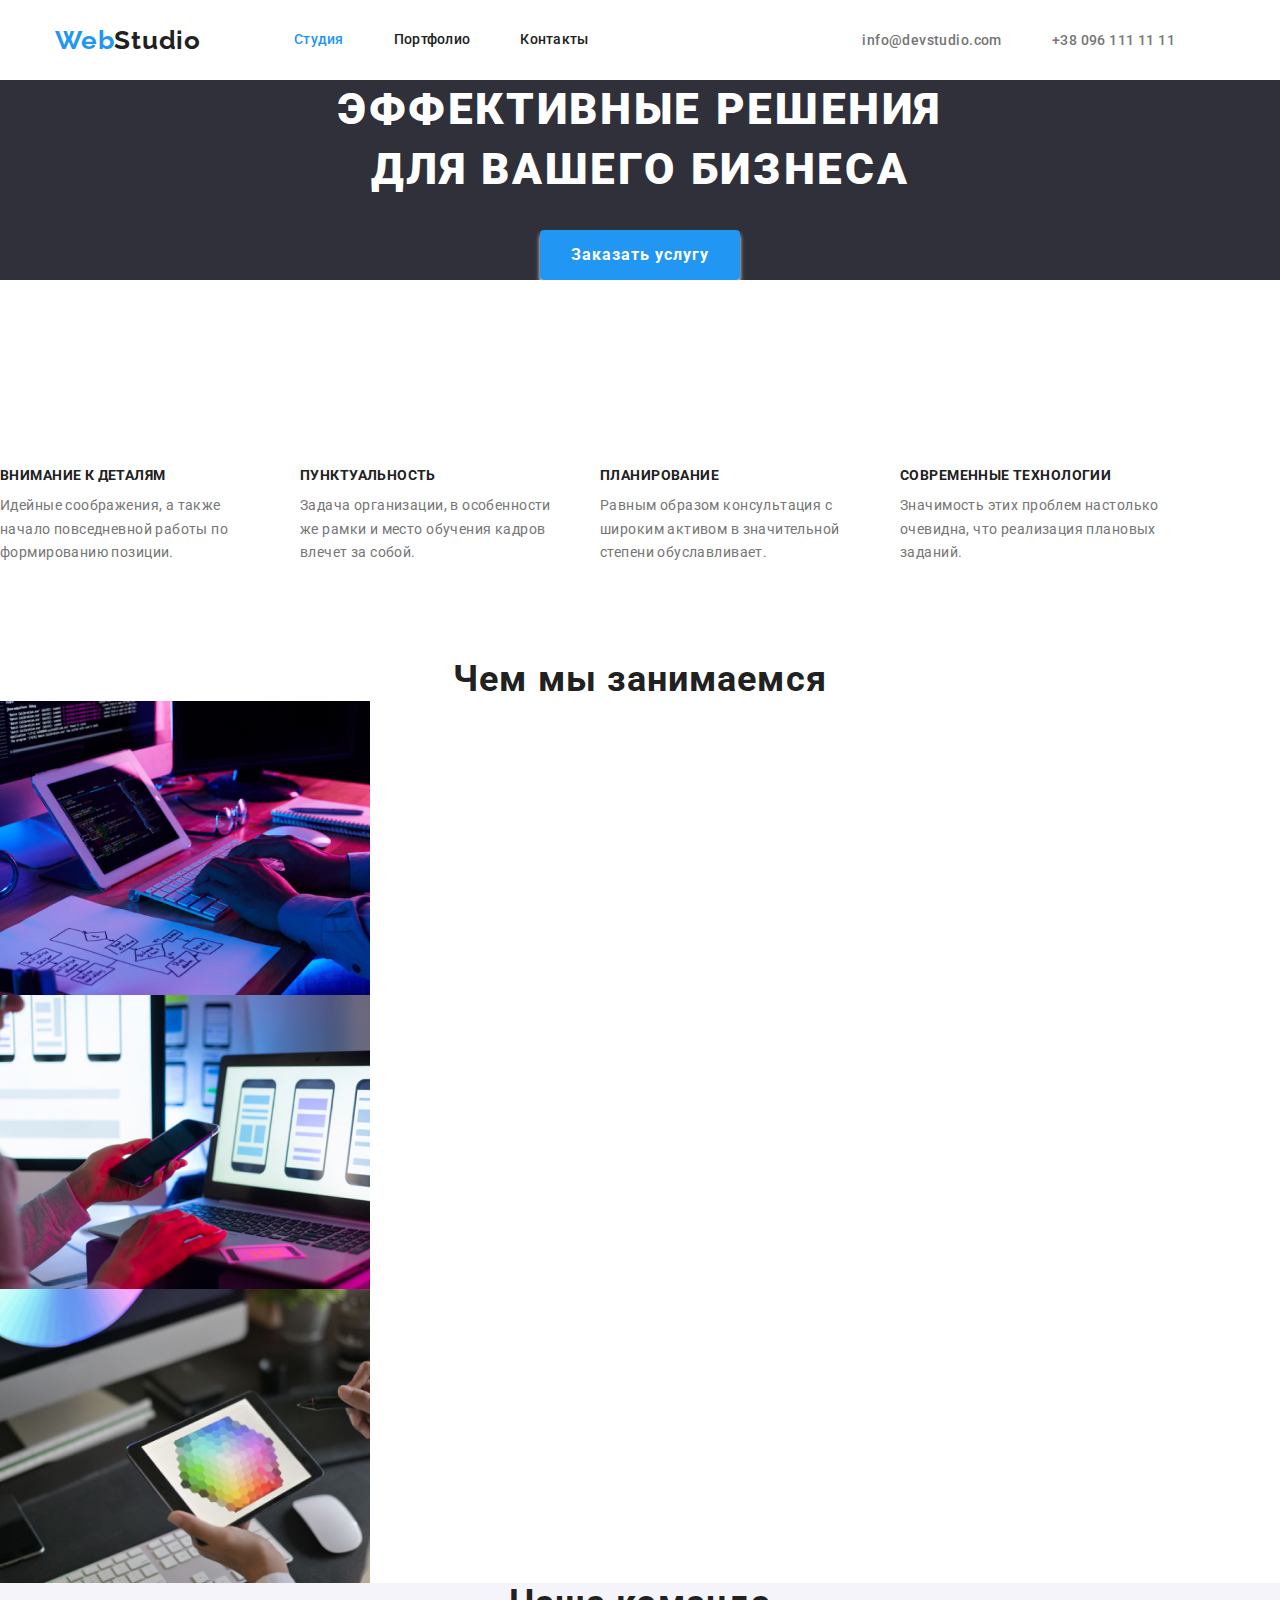
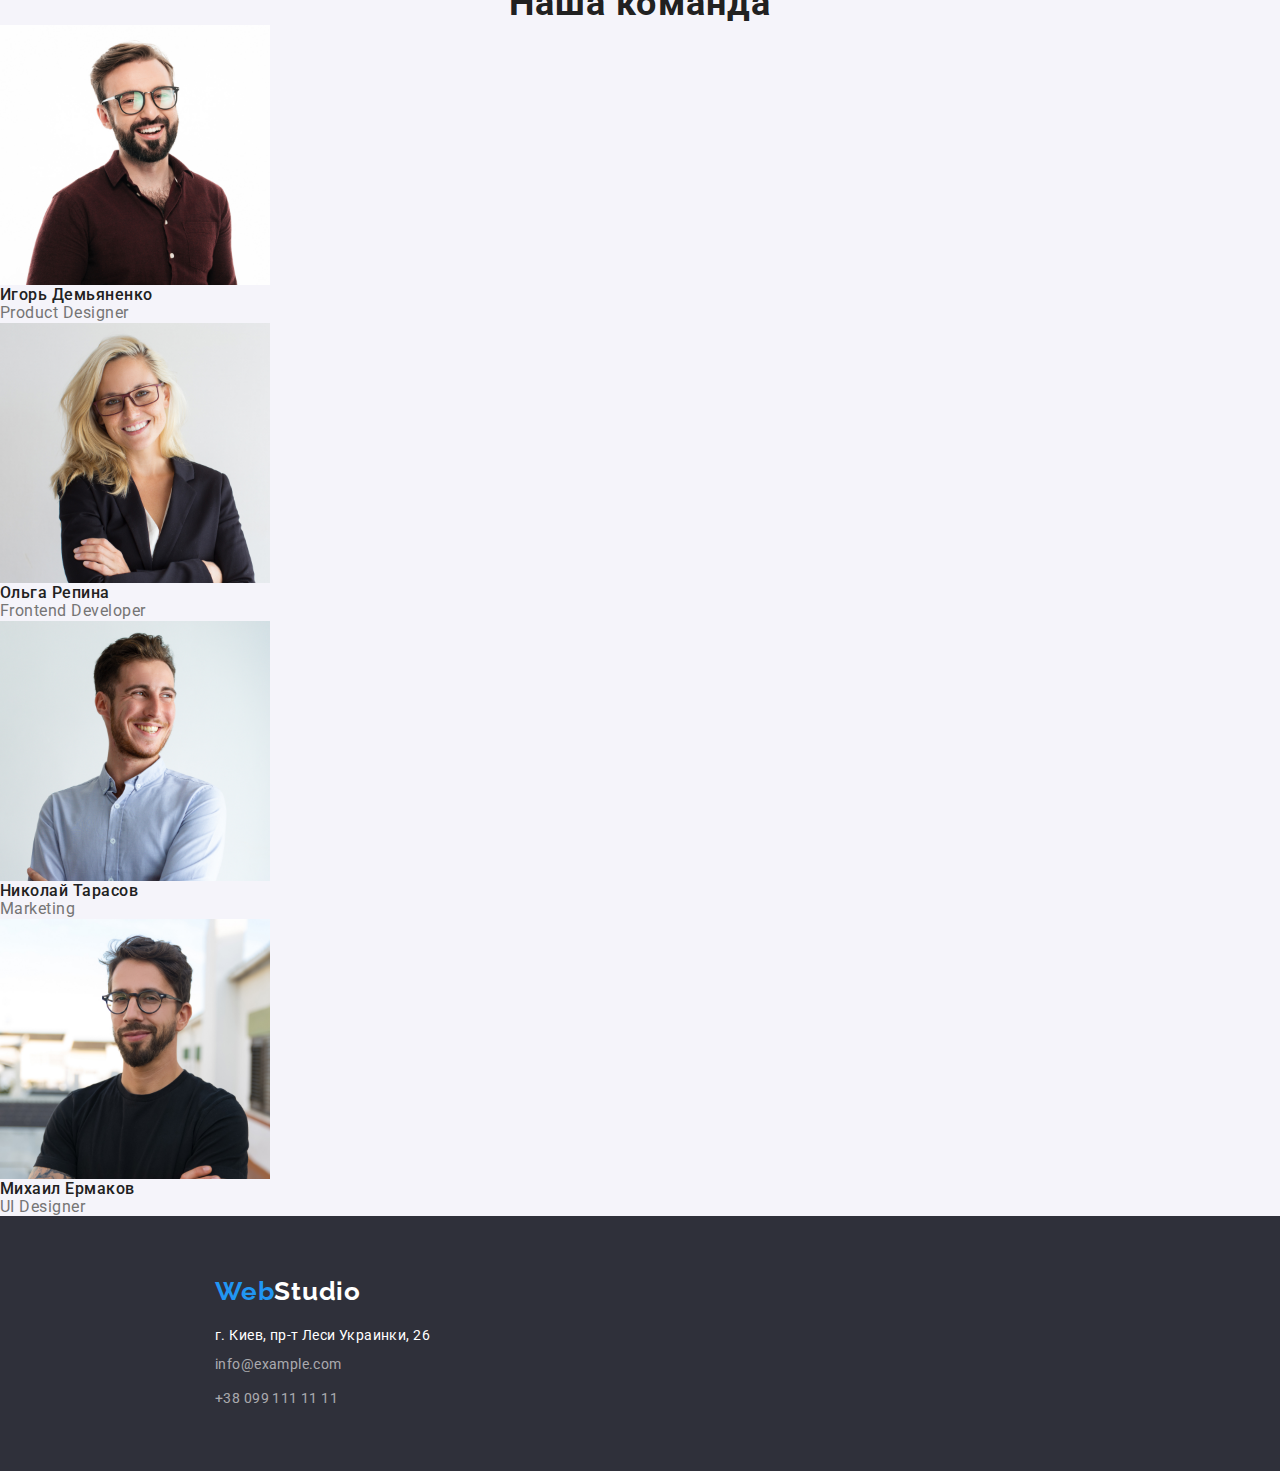
==== index.html @ 51e765ad "d" ====
<!DOCTYPE html>
<html lang="en">
 <head>
     <meta charset="UTF-8">
     <meta http-equiv="X-UA-Compatible" content="IE=edge">
     <meta name="viewport" content="width-device-width, initial-scale=">
     <title>Document</title>
     <link href="https://fonts.googleapis.com/css2?family=Raleway:wght@700&family=Roboto:wght@400;500;700;900&display=swap"
      rel="stylesheet"/>
     <link rel="stylesheet" 
      href="https://cdnjs.cloudflare.com/ajax/libs/modern-normalize/1.1.0/modern-normalize.min.css"/>
     <link rel="stylesheet" href="css/styles.css"/>
 </head>
 <body>
   <header class="page-header">
     <div class="container main-nav">
       <a class="logo" href="">Web<span class="logo-accent">Studio</span></a>
       <nav class="page-header-nav">
         <ul class="site-nav list">
           <li class="item"><a href="./index.html" class="link current">Студия</a></li>
           <li class="item"><a href="./portfolio.html" class="link">Портфолио</a></li>
           <li class="item"><a href="" class="link">Контакты</a></li>
         </ul>
       </nav>
         <ul class="contacts list">
           <li class="contacts-item"><a class="link" href="mailto:info@devstudio.com">info@devstudio.com</a></li>
           <li class="contacts-item"><a class="link" href="tel:+380961111111">+38 096 111 11 11</a></li>
         </ul>
     </div>
   </header>
   <main>
     
    <!--Business section-->
    <section class="hero">
      <div class="container">
      <h1 class="hero-title">ЭФФЕКТИВНЫЕ РЕШЕНИЯ<br/>ДЛЯ ВАШЕГО БИЗНЕСА</h1>
      <button type="button" class="button">Заказать услугу</button>
      </div>
    </section>

    <!--Education section-->
    <section class="section">
      <ul class="feature-list list">
       <li class="item">
          <h3 class="title">ВНИМАНИЕ К ДЕТАЛЯМ</h3>
          <p class="text">
           Идейные соображения, а также начало повседневной работы по формированию позиции.
          </p>
       </li>
       <li class="item" >
          <h3 class="title">ПУНКТУАЛЬНОСТЬ</h3>
          <p class="text">
           Задача организации, в особенности же рамки и место обучения кадров влечет за собой.
          </p>
       </li>
       <li class="item">
          <h3 class="title">ПЛАНИРОВАНИЕ</h3>
          <p class="text">
            Равным образом консультация с широким активом в значительной степени обуславливает.
          </p>
       </li>
       <li class="item">
           <h3 class="title">СОВРЕМЕННЫЕ ТЕХНОЛОГИИ</h3>
           <p class="text">
             Значимость этих проблем настолько очевидна, что реализация плановых заданий.  
           </p>
       </li>
     </ul>
   </section>
          

     <!--Kind of job section-->
       <section class="section">
         <h2 class="section-title-lider">Чем мы занимаемся</h2>
          <ul class="work-list list">
            <li>
              <img src="./images/img(1).jpg" alt="Вид работы" width="370" />
            </li>
            <li>
              <img src="./images/img(2).jpg" alt="Вид работы" width="370" />
            </li>
            <li>
              <img src="./images/img(3).jpg" alt="Вид работы" width="370" />
            </li>
          </ul>
       </section>

       <!--Team section-->
       <section class="section-company">
         <h2 class="section-title-lider">Наша команда</h2>
          <ul class="list">
           <li>
             <img src="./images/img(4).jpg" alt="мужчина" width="270" height="260" />
             <h3 class="team-section-title">Игорь Демьяненко</h3>
             <p class="profession">Product Designer</p>
           </li>

           <li>
             <img src="./images/img(5).jpg" alt="женщина" width="270" height="260"/>
             <h3 class="team-section-title">Ольга Репина</h3>
             <p class="profession">Frontend Developer</p>
           </li>  
           
           <li>
             <img src="./images/img(6).jpg" alt="мужчина" width="270" height="260" />
             <h3 class="team-section-title">Николай Тарасов</h3>
             <p class="profession">Marketing</p>
           </li>
            
           <li>
             <img src="./images/img(7).jpg" alt="мужчина" width="270" height="260" />
             <h3 class="team-section-title">Михаил Ермаков</h3>
             <p class="profession">UI Designer</p>
           </li>
         </ul>
       </section>
   </main> 

   <!--Footer-->
    <footer class="footer list">
     <div class="footer-container container">
        <a class="logo footer-logo" href=""lang="en">Web<span class="logo-accent-color">Studio</span></a>
        <address>
         <ul class="list">
           <li class="footer-adress-item"><a class="adress">г. Киев, пр-т Леси Украинки, 26</a></li>
           <li class="footer-adress-item"><a class="link contacts-link" href="mailto:info@example.com">info@example.com</a></li>
           <li class="footer-adress-item"><a class="link contacts-link" href="tel:+380991111111">+38 099 111 11 11</a></li>
         </ul>
       </address>
     </div>
    
    </footer>
 </body>
</html>
---- css/styles.css ----
:root {
  --primary-text-color: #e5e5e5;
  --title-text-color: #212121;
  --title-color: #ffffff;
  --contacts-color: #757575;
  --accent-color: #2196f3;
  --hero-color: #2f303a;
  --team-color: #f5f4fa;
}
html {
  box-sizing: border-box;
}

*,
*::after,
a::before {
  box-sizing: inherit;
}

h1,
h2,
h3,
p,
ul {
  margin: 0;
  padding: 0;
}

img {
  display: block;
}

body {
  font-family: 'Roboto', sans-serif;
  background-color: var(--title-color);
  letter-spacing: 0.03em;
  font-size: 14px;
}
/* Утилиты */

.list {
  padding: 0;
  margin: 0;
  list-style: none;
}

.page-header {
  display: flex;
  color: var(--title-color);
}
.page-header .link:hover,
.page-header .link:focus {
  color: var(--accent-color);
}

.container {
  width: 1200px;
  padding-left: 15px;
  padding-right: 15px;
  margin: 0 auto;

}
/* Main nav */

.main-nav {
  display: flex;
  align-items: center;
}
/* Logo */

.logo {
  display: flex;
  margin-right: 93px;
  align-items: center;
  color: var(--accent-color);
  font-family: Raleway;
  font-style: normal;
  font-weight: 700;
  font-size: 26px;
  line-height: 1.19;
  letter-spacing: 0.03em;
  text-decoration: none;
}

.logo-accent {
  color: var(--title-text-color);
}

/* Site nav */

.site-nav {
  display: flex;
  margin-left: auto;
}

.site-nav .item {
  /* outline: 1px solid red;
  */
}

.site-nav .item + .item {
  margin-left: 50px;
}

/* .site-nav .item:not(:last-child) {
  margin-right: 50px;
} */

.site-nav .link {
  display: block;
  padding-top: 32px;
  padding-bottom: 32px;

  color: var(--title-text-color);
  font-family: Roboto;
  font-style: normal;
  font-size: 14px;
  font-weight: 500;
  line-height: 1.14;
  letter-spacing: 0.02em;
  text-align: left;
  text-decoration: none;
}

.site-nav .link:active {
  color: var(--accent-color);
}

.site-nav .link.current {
  color: var(--accent-color);
}

.contacts {
  display: flex;
  margin-left: auto;
  
}
.contacts-item:not(last child) {
  margin-right: 50px;
}

.contacts .link {
  padding-top: 32px;
  padding-bottom: 32px;
  color: var(--contacts-color);
  text-decoration: none;
  font-weight: 500;
}

.contacts .link:hover,
.contacts .link:focus {
  color: var(--accent-color);
}

/* Hero section */
.hero {
  background-color: var(--hero-color);
  margin: 0 auto;
  text-align: center;
}

.hero-title {
  margin-left: auto;
  margin-right: auto;
  margin-bottom: 30px;
  color: var(--title-color);
  font-style: 400;
  font-size: 44px;
  font-weight: 900;
  line-height: 1.36;
  letter-spacing: 0.06em;
  text-transform: uppercase;
  text-align: center;
  width: 696px;
}
.button {
  color: var(--title-color);
  background-color: var(--accent-color);
  font-family: Roboto;
  font-style: 400;
  font-size: 16px;
  font-weight: 700;
  line-height: 1.87;
  letter-spacing: 0.06em;
  text-align: center;
  border-radius: 4px;
  box-shadow: 0px 4px 4px 0px;
  width: 200px;
  height: 50px;
  border: none;
  cursor: pointer;
}

.button:hover,
.button:focus {
  background-color: #188ce8;
}
.button-container {
  align-items: center;
  width: 1170px;
  display: flex;
}
/* Features */

.section {
 text-align: center;
 padding-top: 94px;
}

.feature-list {
  display: flex;
  align-items: center;
  flex-wrap: wrap;
}

.feature-list .title {
  padding-top: 94px;
  margin-bottom: 10px;
  width: 270px;
  color: var(--title-text-color);
  font-size: 14px;
  font-weight: 700;
  line-height: 1.14;
  letter-spacing: 0.03em;
  text-align: left;
}
.feature-list .text {
  color: var(--contacts-color);
  font-size: 14px;
  font-weight: 400;
  line-height: 1.71;
  letter-spacing: 0.03em;
  text-align: left;
}
.feature-list .item {
   display: flex;
   margin-right: 30px;
   margin-top: ;
   flex-wrap: wrap;
   width: 270px;

}
.feature-list  .item:nth-child(4n) {
  margin-right: 0;
  }

/* Job section */

.section-title {
  color: var(--title-text-color);
  font-size: 36px;
  font-weight: 700;
  line-height: 1.16;
  letter-spacing: 0.03em;
  text-align: center;
}

/* Examples */

.work-list .title {
  color: var(--title-text-color);
}

/* Team section */

.section-company {
  background: #f5f4fa;
}

.section-title-lider {
  color: var(--title-text-color);
  font-size: 36px;
  font-weight: 700;
  line-height: 1.16;
  letter-spacing: 0.03em;
  text-align: center;
}

.team-section-title {
  color: var(--title-text-color);
  font-size: 16px;
  font-weight: 500;
  line-height: 19px;
  letter-spacing: 0.03em;
}

.profession {
  color: var(--contacts-color);
  font-size: 16px;
  line-height: 1.18;
  letter-spacing: 0.03em;
}
.contacts-link {
  color: var(--contacts-color);
}

/* Footer section */

.footer {
  background-color: var(--hero-color);
  width: 1600px;
  left: 0px;
  top: 2097px;
  border-radius: 0px;
  padding: 60px 0;
}
.contacts-link {
  color: #ffffff99;
  font-size: 14px;
  line-height: 1.71;
  letter-spacing: 0.03em;
  text-decoration: 0;
  display: block;
}
.footer-contacts-link.link :hover,
.footer-contacts-link.link :focus {
  color: var(--accent-color);
}
.logo-accent-color {
  color: var(--title-color);
}
.list {
  list-style: none;
}
.footer-logo {
  margin-bottom: 20px;
}

.footer address {
  color: var(--title-color);
  font-style: normal;
}
.footer-adress-item:not(:last-child) {
  margin-bottom: 10px;
}

/* portfolio */

.portfolio-btns {
  background: var(--team-color);
  font-size: 16px;
  font-weight: 500;
  line-height: 1.6;
  letter-spacing: 0.03em;
  border: none;
  border-radius: 4px;
  text-align: center;
  padding: 6px 22px;
  font-family: inherit;
}
.portfolio-btns:hover,
.portfolio-btns:focus {
  background-color: var(--accent-color);
  color: var(--title-color);
}
.portf-nav {
  display: flex;
  justify-content: center;
  margin-bottom: 50px;
}

.portf-nav-btn:not(:last-child) {
  margin-right: 8px;
}

.portfolio-section-title {
  font-size: 18px;
  font-weight: 700;
  line-height: 2;
  letter-spacing: 0.06em;
  text-align: left;
}
.test-container {


}

.text-container {
  width: 1230px;
  padding-left: 15px;
  padding-right: 15px;
  margin-left: auto;
  margin-right: auto;
}
.flex-container {
  margin: -15px;
  display: flex;
  flex-wrap: wrap;

}

.flex-element {
/* width: calc((100% - 60px) / 3); */
  width: 370px;
  margin: 15px;
  padding: 20px 24px;
  border-bottom: 1px solid #ffffff;
  border-left: 1px solid #ffffff;
  border-right: 1px solid #ffffff;
}
.flex-element:nth-child(3n) {
  margin-right: 0;
  }

/* calc((100%-кол-во маржинов в строке в рх) * значение маржина) / кол-во элементов в строке */
/* .flex-element:nth-last-child(-n + 3) {
  margin-bottom: 0;
} */
/* .flex-element:not(:nth-last-child(-n + 3)) {
  margin-bottom: 30px;
} */

.link {
  text-decoration: none;
}
.portfolio-text {
  color: var(--contacts-color);
  font-size: 16px;
  line-height: 1.87;
  letter-spacing: 0.03em;
  text-align: left;
}
.section-title {
  color: var(--title-text-color);
  font-size: 18px;
  line-height: 2;
  letter-spacing: 0.06em;
  text-align: left;
}
.contacts-link:hover,
.contacts-link:focus {
  color: var(--accent-color);
}

/* цвет основноого текста: #212121; */

/*вторичный цвет текста: #757575;*/

/*белый цвет: #FFFFFF;*/

/*белый прозрачный background: #FFFFFF99;rgba(0, 0, 0, 0,6)*/

/*акцент синий: #2196F3;*/
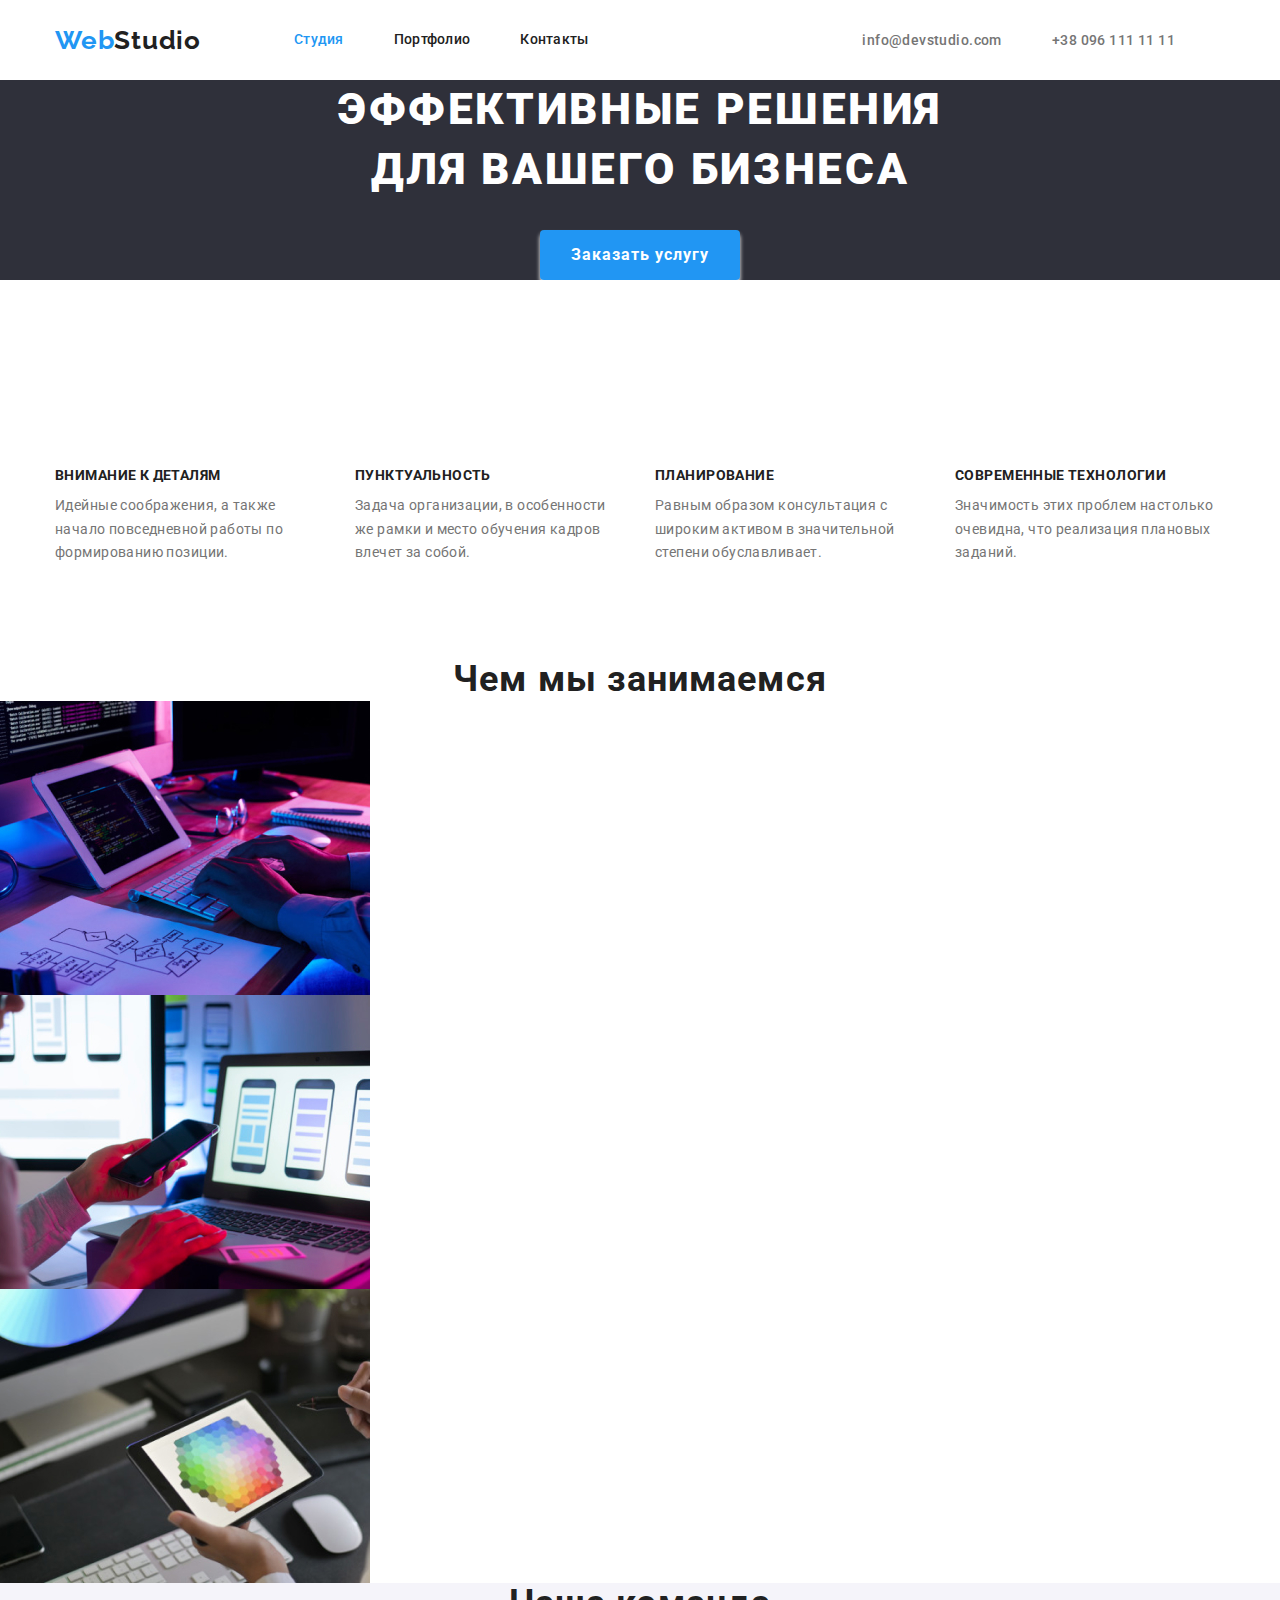
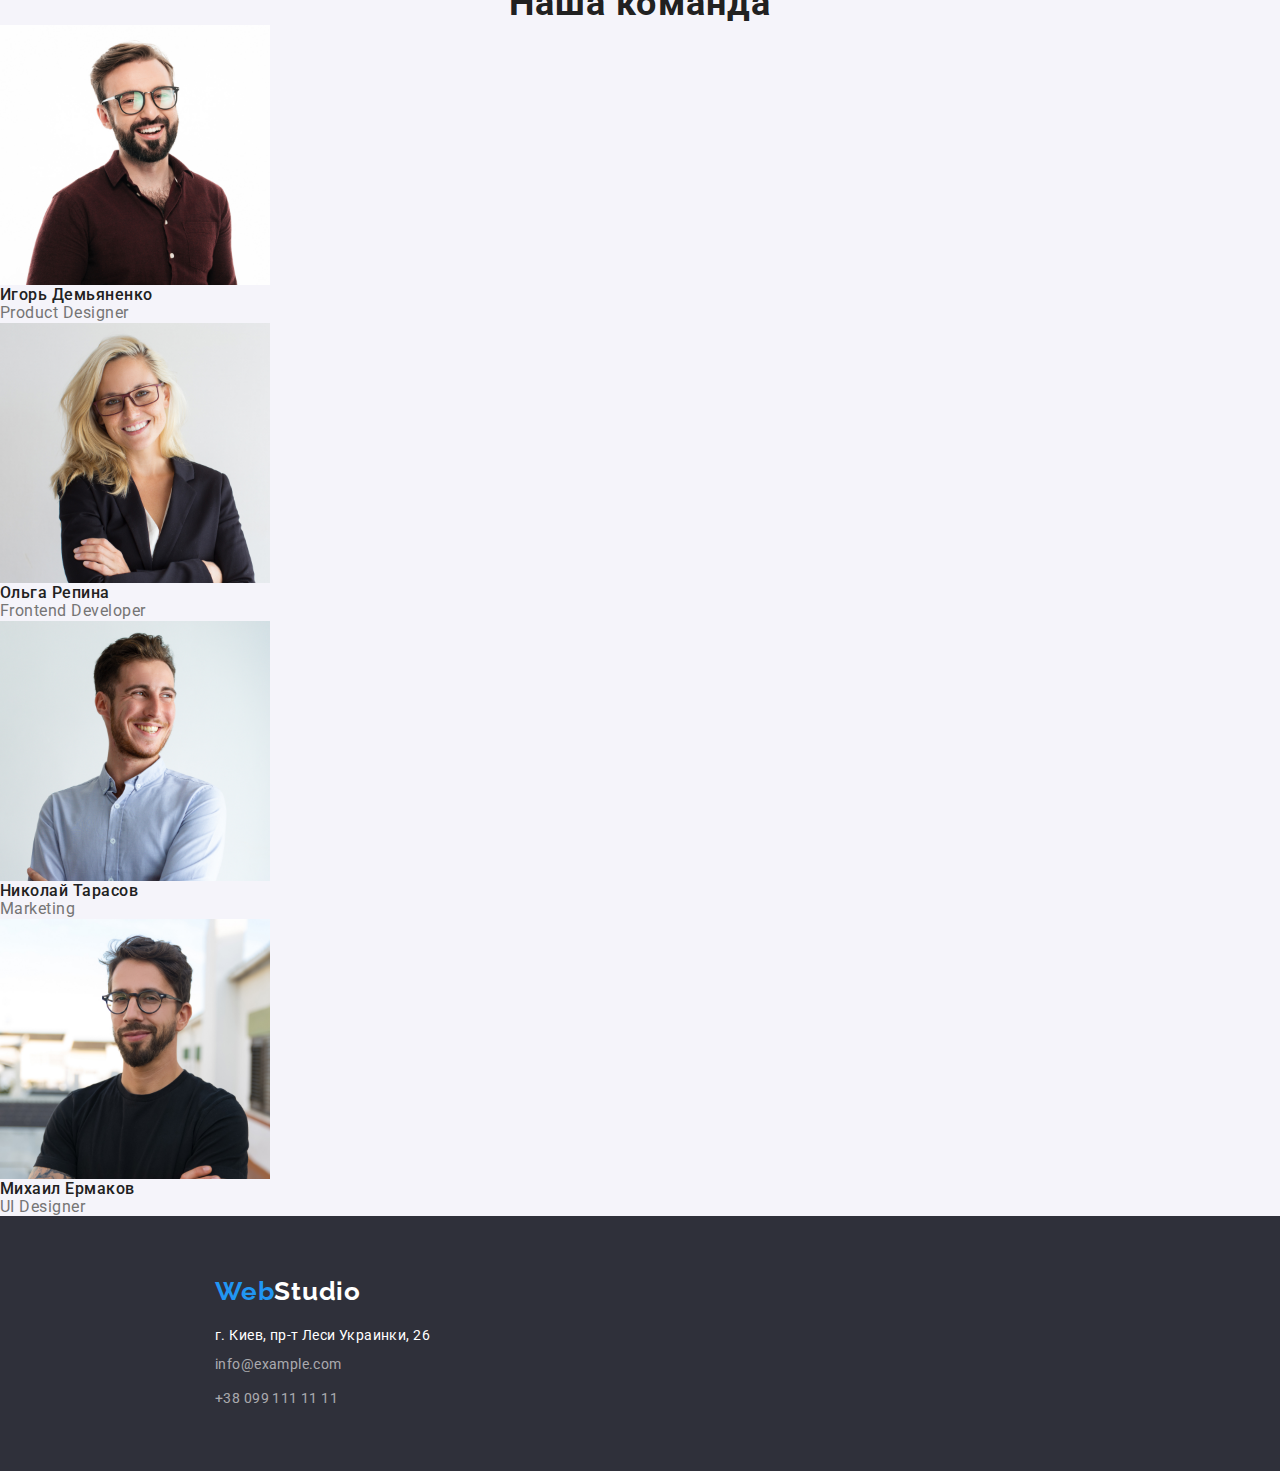
==== commit 13c6e390: "d" ====
--- a/index.html
+++ b/index.html
@@ -40,6 +40,7 @@
 
     <!--Education section-->
     <section class="section">
+      <div class="container">
       <ul class="feature-list list">
        <li class="item">
           <h3 class="title">ВНИМАНИЕ К ДЕТАЛЯМ</h3>
@@ -66,6 +67,7 @@
            </p>
        </li>
      </ul>
+     </div>
    </section>
           
 
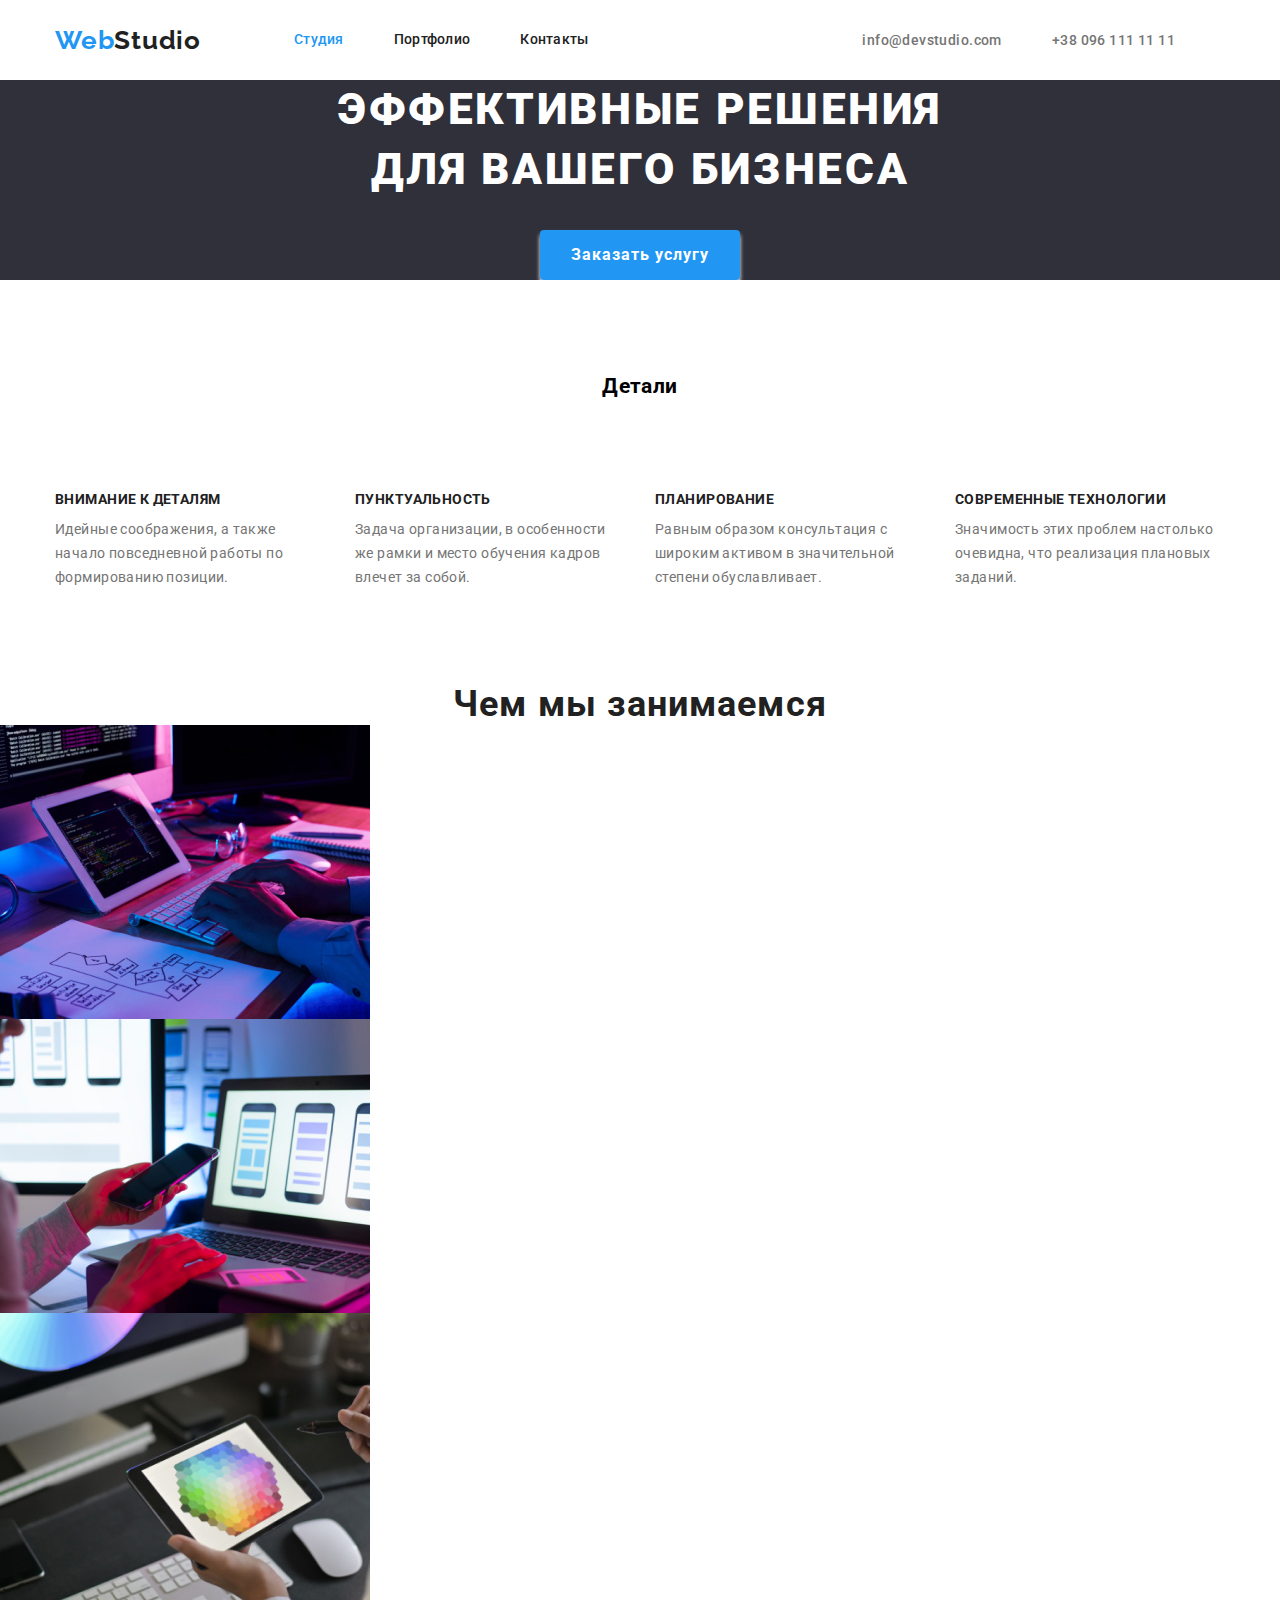
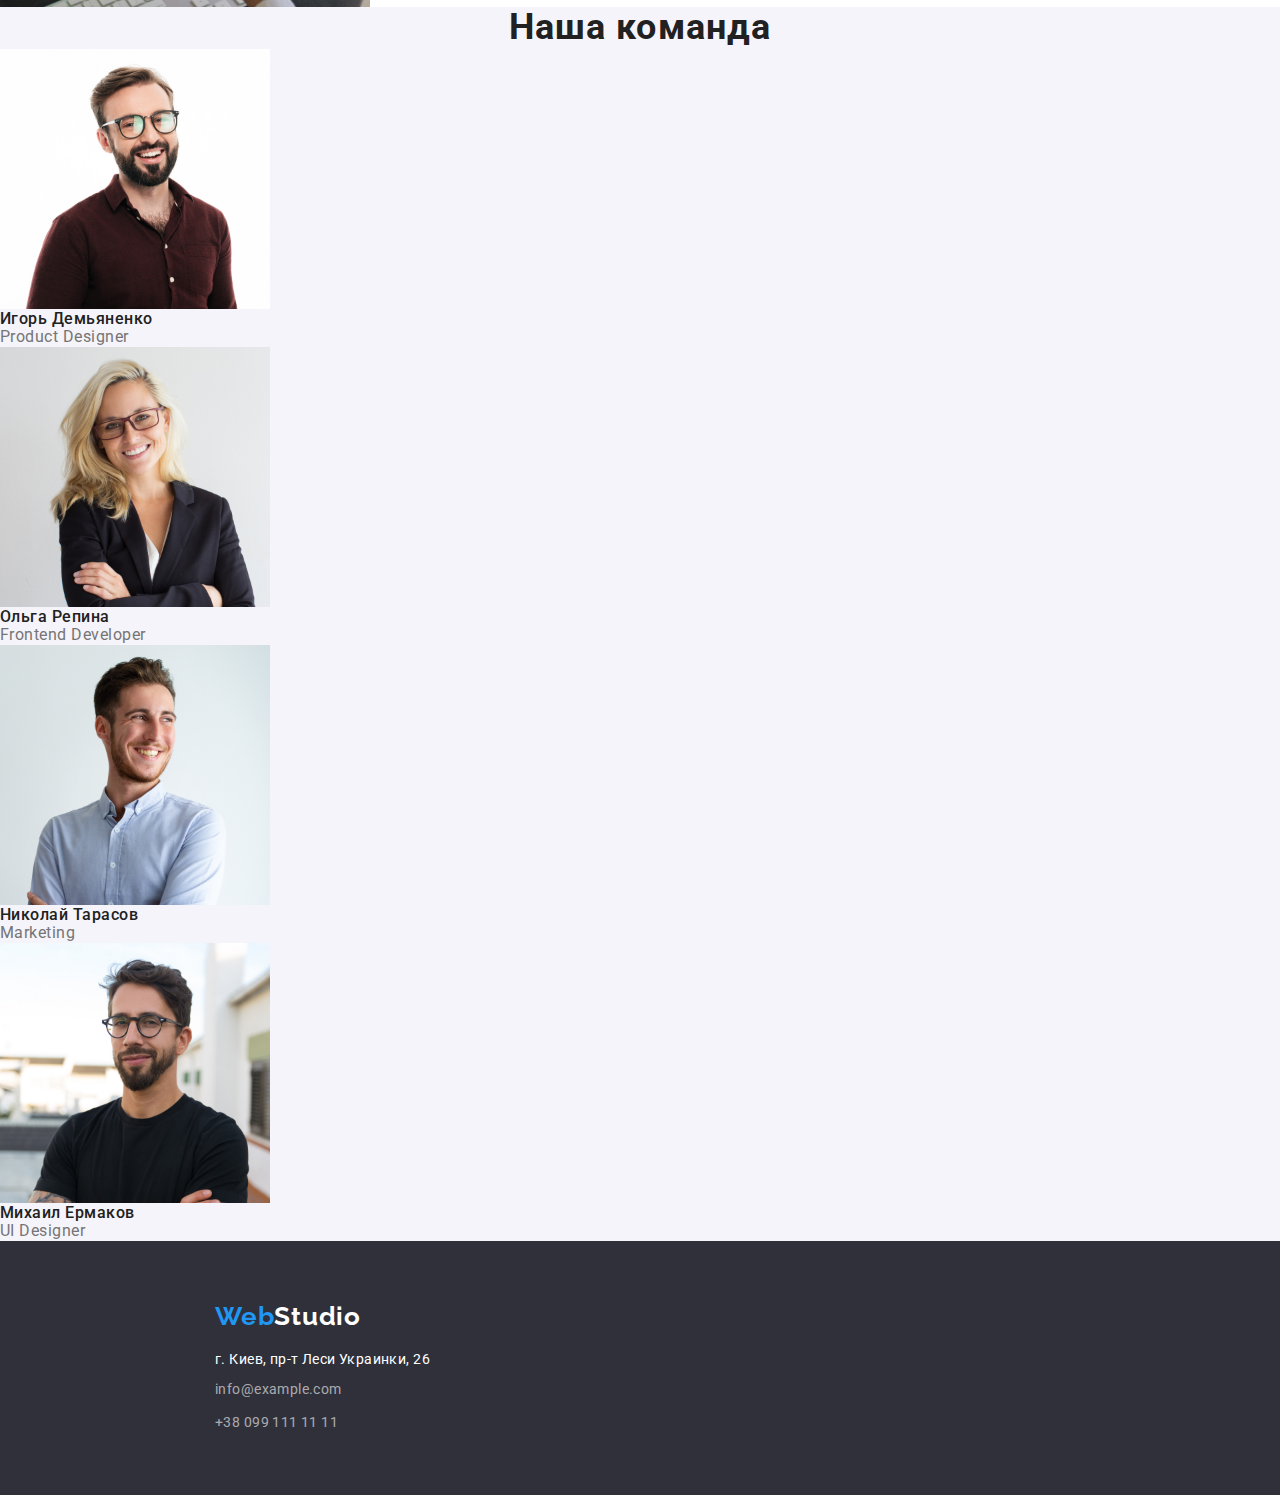
==== commit d05cdc3a: "в" ====
--- a/index.html
+++ b/index.html
@@ -41,7 +41,8 @@
     <!--Education section-->
     <section class="section">
       <div class="container">
-      <ul class="feature-list list">
+       <h2 class="hidden">Детали</h2>
+       <ul class="feature-list list">
        <li class="item">
           <h3 class="title">ВНИМАНИЕ К ДЕТАЛЯМ</h3>
           <p class="text">
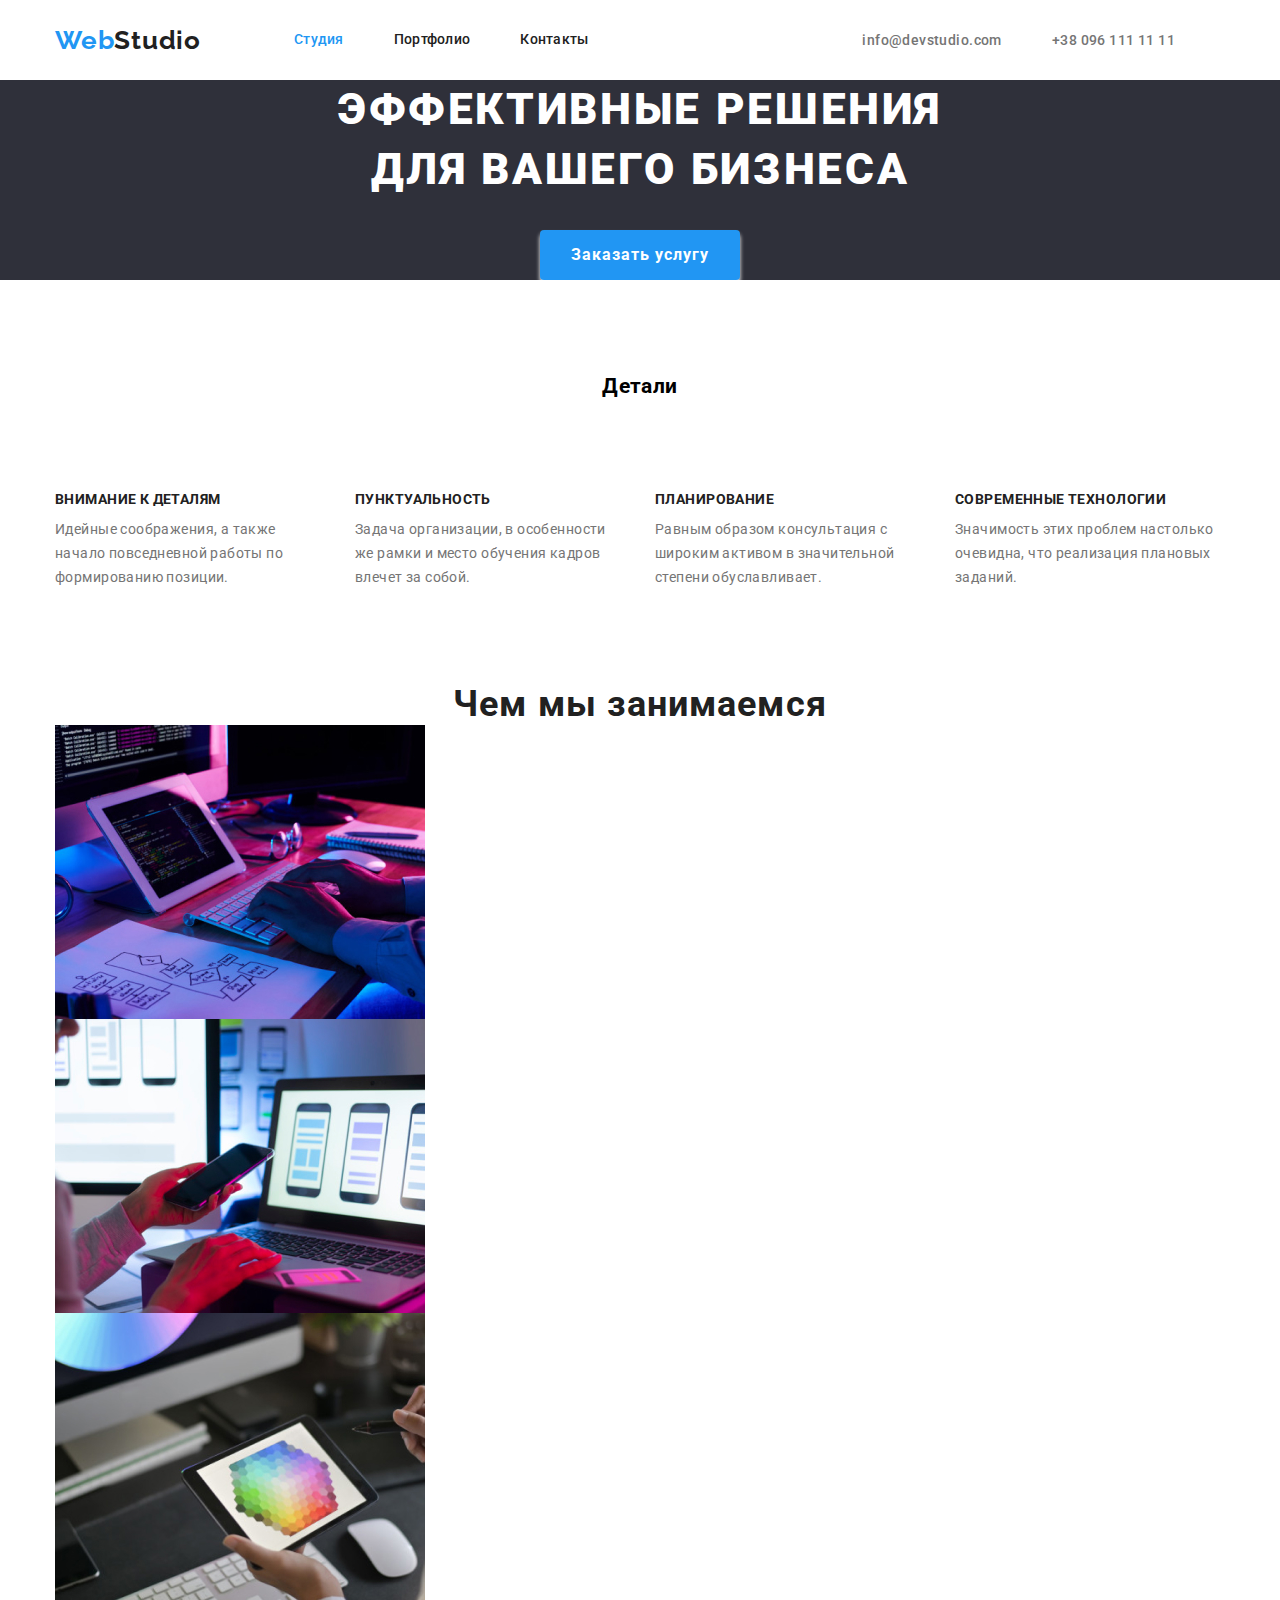
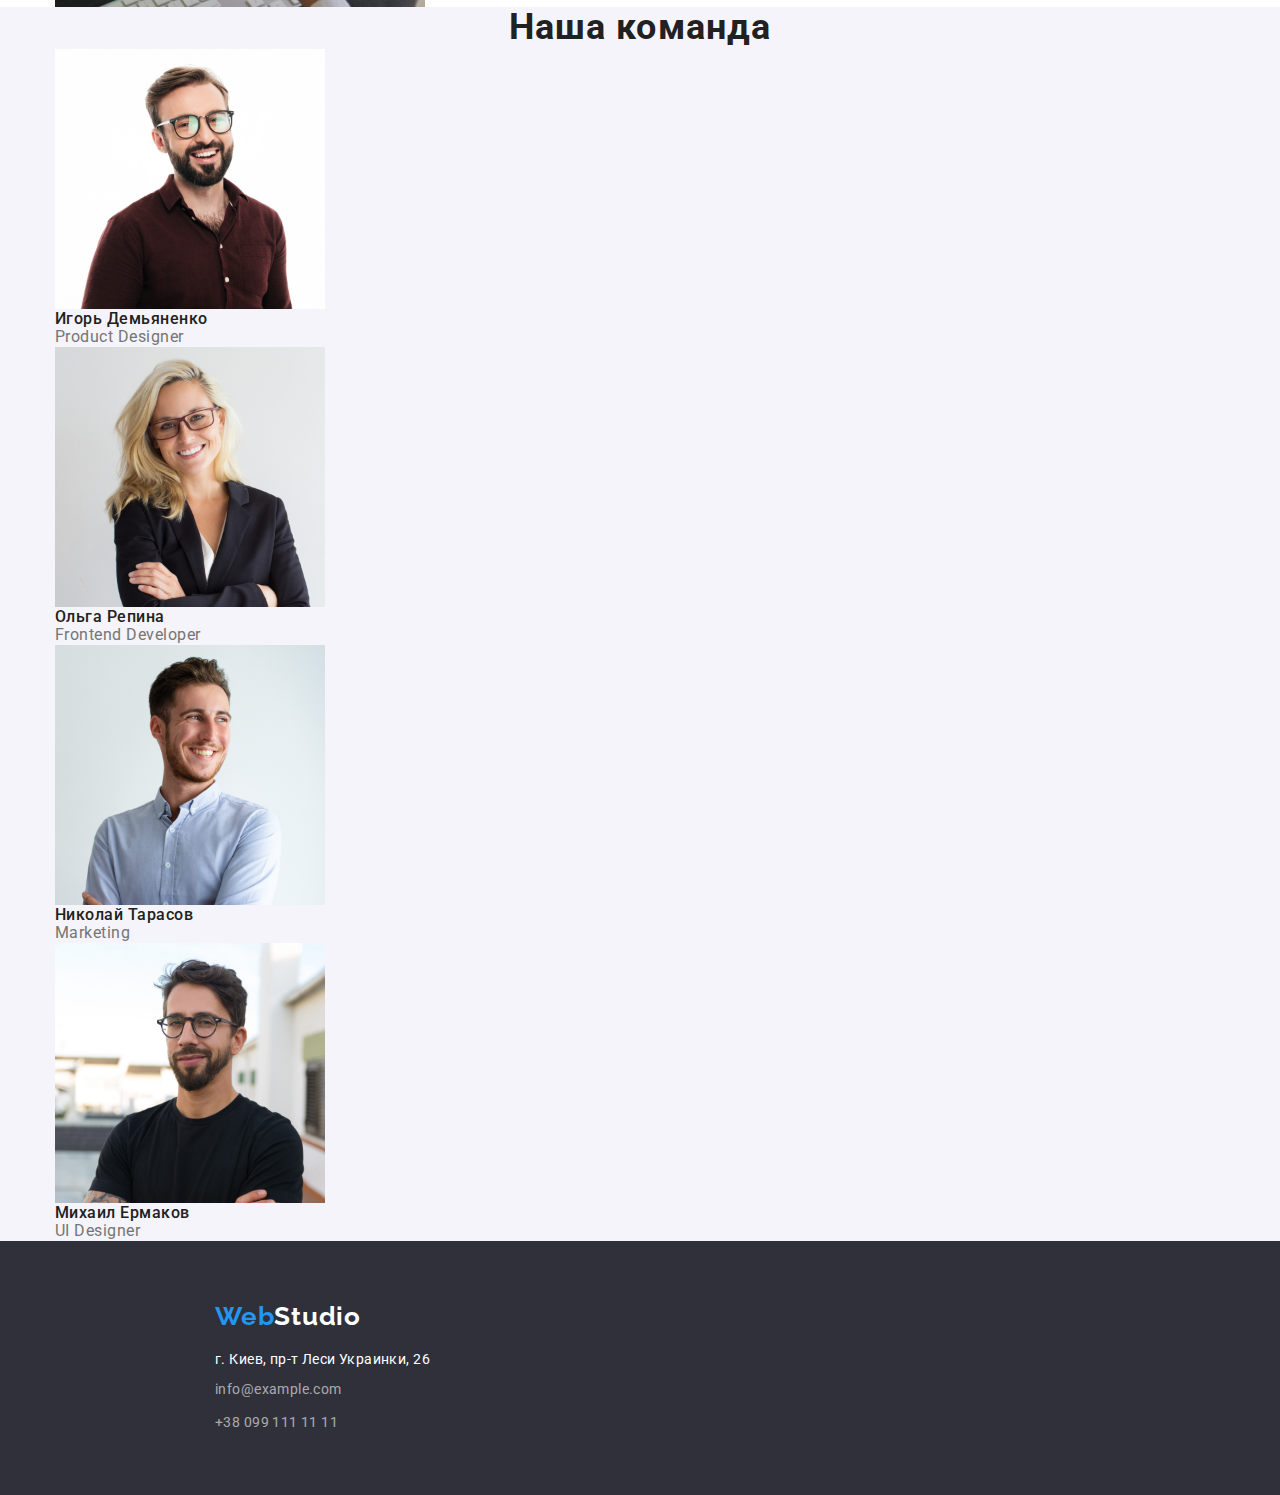
==== commit 76aaecba: "d" ====
--- a/index.html
+++ b/index.html
@@ -74,6 +74,7 @@
 
      <!--Kind of job section-->
        <section class="section">
+         <div class="container">
          <h2 class="section-title-lider">Чем мы занимаемся</h2>
           <ul class="work-list list">
             <li>
@@ -86,10 +87,12 @@
               <img src="./images/img(3).jpg" alt="Вид работы" width="370" />
             </li>
           </ul>
+          </div>
        </section>
 
        <!--Team section-->
        <section class="section-company">
+         <div class="container">
          <h2 class="section-title-lider">Наша команда</h2>
           <ul class="list">
            <li>
@@ -116,6 +119,7 @@
              <p class="profession">UI Designer</p>
            </li>
          </ul>
+         </div>
        </section>
    </main> 
 
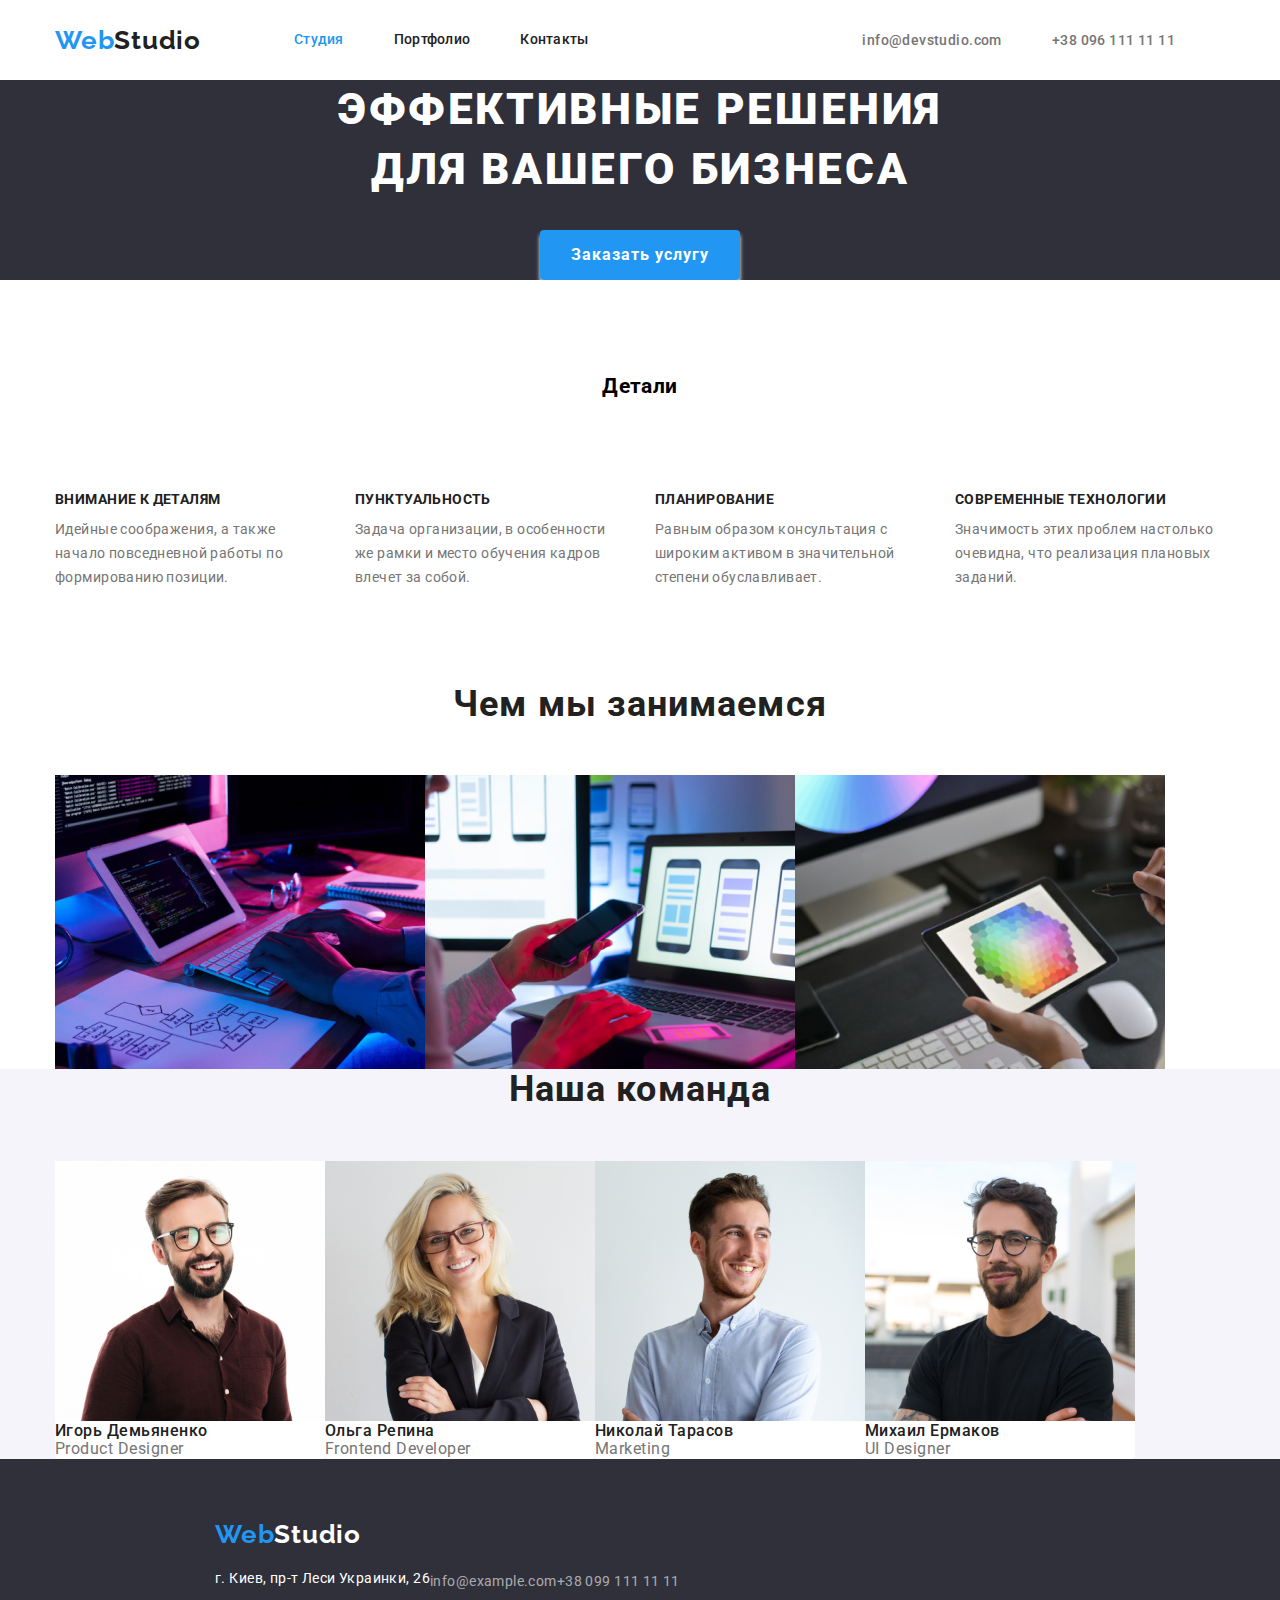
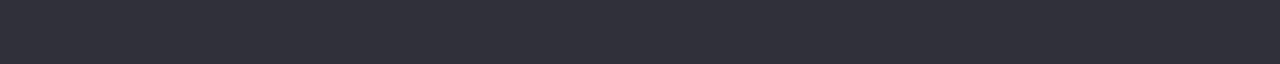
==== commit db2f9065: "d" ====
--- a/index.html
+++ b/index.html
@@ -77,14 +77,14 @@
          <div class="container">
          <h2 class="section-title-lider">Чем мы занимаемся</h2>
           <ul class="work-list list">
-            <li>
-              <img src="./images/img(1).jpg" alt="Вид работы" width="370" />
+            <li class="work-list-item">
+              <img class="image" src="./images/img(1).jpg" alt="Вид работы" width="370" />
             </li>
-            <li>
-              <img src="./images/img(2).jpg" alt="Вид работы" width="370" />
+            <li class="work-list-item">
+              <img class="image" src="./images/img(2).jpg" alt="Вид работы" width="370" />
             </li>
-            <li>
-              <img src="./images/img(3).jpg" alt="Вид работы" width="370" />
+            <li class="work-list-item">
+              <img class="image" src="./images/img(3).jpg" alt="Вид работы" width="370" />
             </li>
           </ul>
           </div>
@@ -95,26 +95,26 @@
          <div class="container">
          <h2 class="section-title-lider">Наша команда</h2>
           <ul class="list">
-           <li>
-             <img src="./images/img(4).jpg" alt="мужчина" width="270" height="260" />
+           <li class="team-leader">
+             <img class="team-photo" src="./images/img(4).jpg" alt="мужчина" width="270" height="260" />
              <h3 class="team-section-title">Игорь Демьяненко</h3>
              <p class="profession">Product Designer</p>
            </li>
 
-           <li>
-             <img src="./images/img(5).jpg" alt="женщина" width="270" height="260"/>
+           <li class="team-leader">
+             <img class="team-photo" src="./images/img(5).jpg" alt="женщина" width="270" height="260"/>
              <h3 class="team-section-title">Ольга Репина</h3>
              <p class="profession">Frontend Developer</p>
            </li>  
            
-           <li>
-             <img src="./images/img(6).jpg" alt="мужчина" width="270" height="260" />
+           <li class="team-leader">
+             <img class="team-photo" src="./images/img(6).jpg" alt="мужчина" width="270" height="260" />
              <h3 class="team-section-title">Николай Тарасов</h3>
              <p class="profession">Marketing</p>
            </li>
             
-           <li>
-             <img src="./images/img(7).jpg" alt="мужчина" width="270" height="260" />
+           <li class="team-leader">
+             <img class="team-photo" src="./images/img(7).jpg" alt="мужчина" width="270" height="260" />
              <h3 class="team-section-title">Михаил Ермаков</h3>
              <p class="profession">UI Designer</p>
            </li>
--- a/css/styles.css
+++ b/css/styles.css
@@ -268,12 +268,38 @@
 }
 
 .section-title-lider {
+  margin-bottom: 50px;
   color: var(--title-text-color);
   font-size: 36px;
   font-weight: 700;
   line-height: 1.16;
   letter-spacing: 0.03em;
   text-align: center;
+}
+
+.work-list {
+  display: flex;
+
+}
+.list {
+  display: flex;
+}
+.team-leader {
+  border-bottom-left-radius: 4px;
+  border-bottom-right-radius: 4px;
+  background-color: var(--title-color);
+
+}
+.team-photo {
+  display: block;
+}
+
+.work-list-item:not(:last child) {
+  margin-right: 30px;
+
+}
+.image {
+  display: block;
 }
 
 .team-section-title {
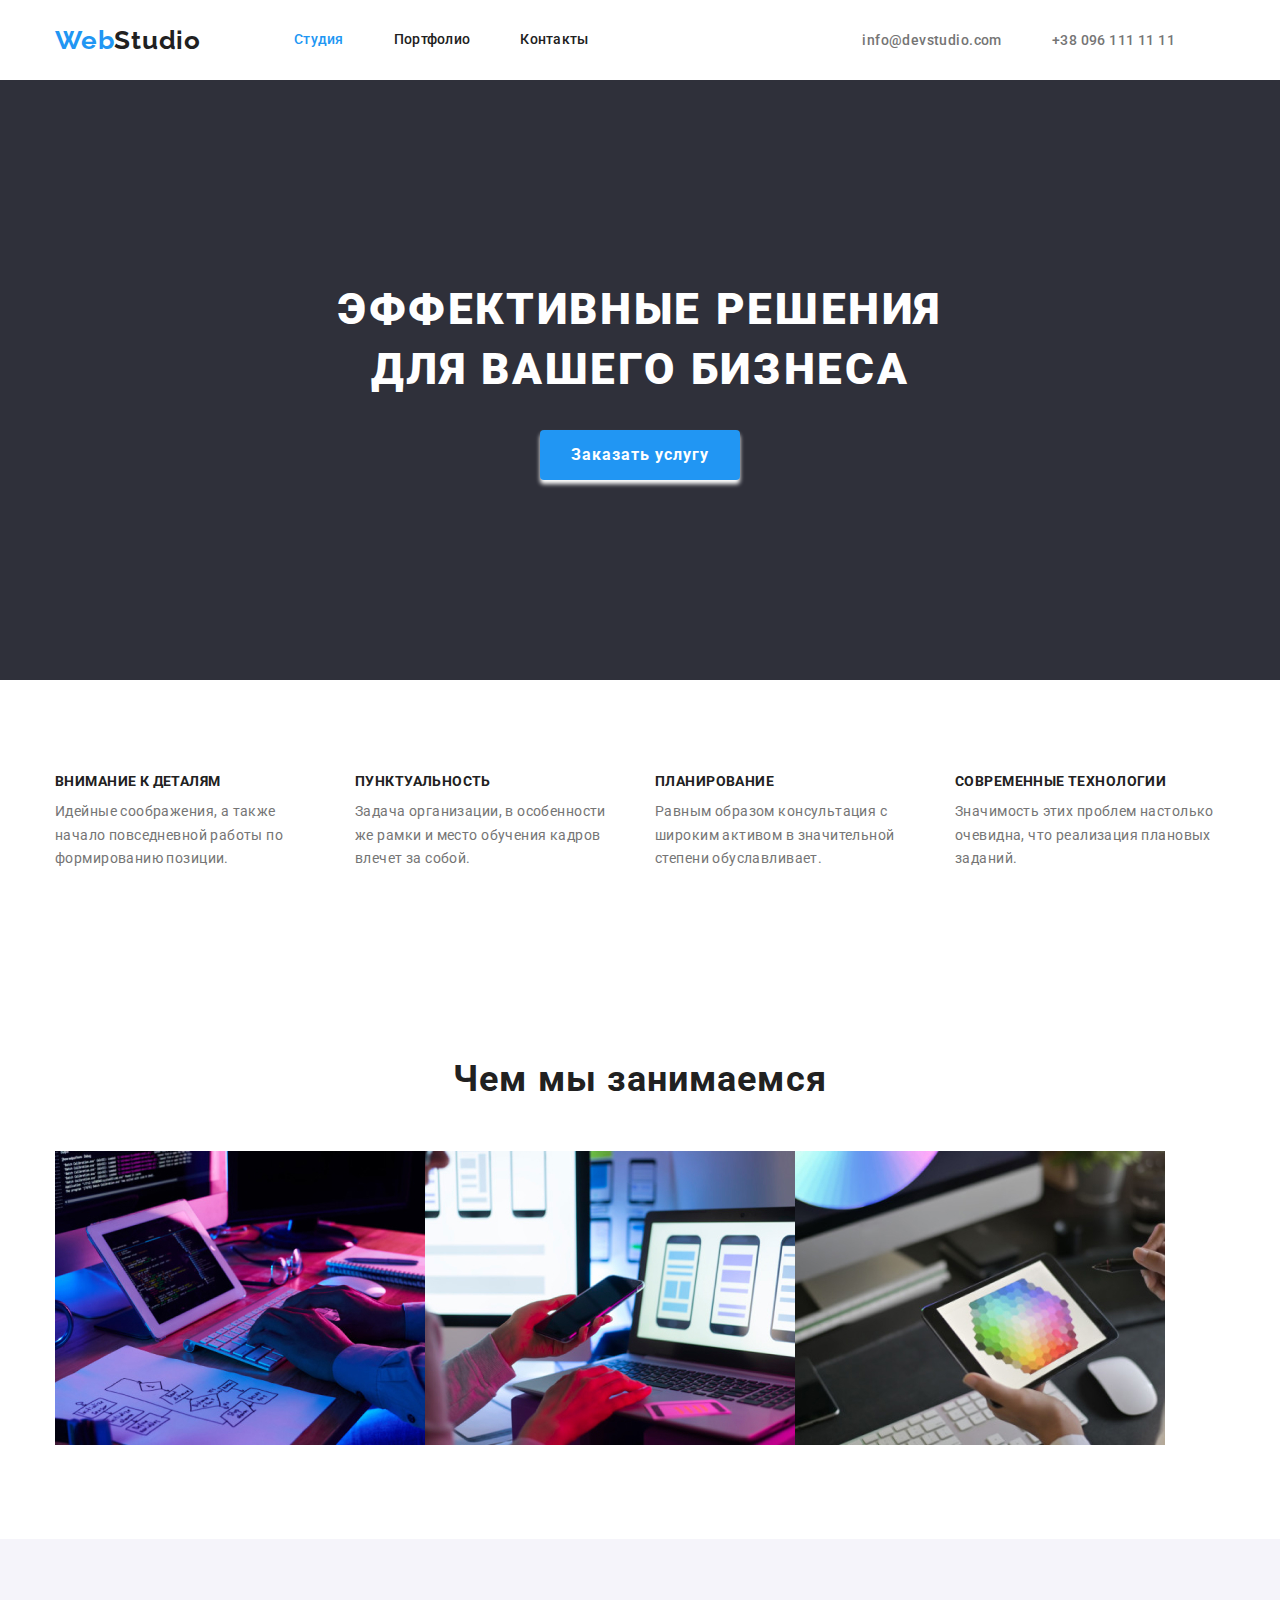
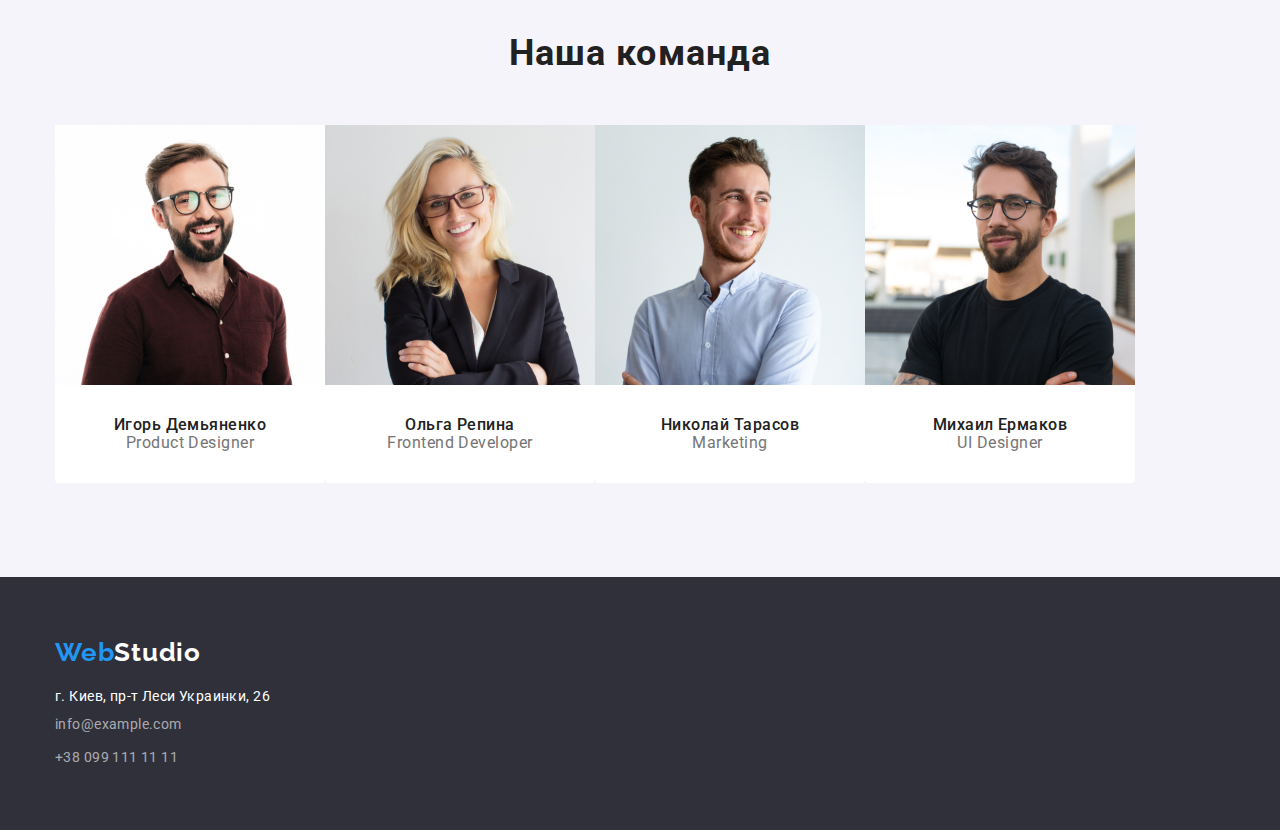
==== commit a8e04b31: "renovation" ====
--- a/index.html
+++ b/index.html
@@ -41,7 +41,7 @@
     <!--Education section-->
     <section class="section">
       <div class="container">
-       <h2 class="hidden">Детали</h2>
+       <h2 class="visually-hidden">Детали</h2>
        <ul class="feature-list list">
        <li class="item">
           <h3 class="title">ВНИМАНИЕ К ДЕТАЛЯМ</h3>
@@ -97,26 +97,34 @@
           <ul class="list">
            <li class="team-leader">
              <img class="team-photo" src="./images/img(4).jpg" alt="мужчина" width="270" height="260" />
-             <h3 class="team-section-title">Игорь Демьяненко</h3>
-             <p class="profession">Product Designer</p>
+             <div class="team-text">
+               <h3 class="team-section-title">Игорь Демьяненко</h3>
+               <p class="profession">Product Designer</p>
+             </div>
            </li>
 
            <li class="team-leader">
              <img class="team-photo" src="./images/img(5).jpg" alt="женщина" width="270" height="260"/>
+             <div class="team-text">
              <h3 class="team-section-title">Ольга Репина</h3>
              <p class="profession">Frontend Developer</p>
+             </div>
            </li>  
            
            <li class="team-leader">
              <img class="team-photo" src="./images/img(6).jpg" alt="мужчина" width="270" height="260" />
+             <div class="team-text">
              <h3 class="team-section-title">Николай Тарасов</h3>
              <p class="profession">Marketing</p>
+             </div>
            </li>
             
            <li class="team-leader">
              <img class="team-photo" src="./images/img(7).jpg" alt="мужчина" width="270" height="260" />
+             <div class="team-text">
              <h3 class="team-section-title">Михаил Ермаков</h3>
              <p class="profession">UI Designer</p>
+             </div>
            </li>
          </ul>
          </div>
@@ -128,7 +136,7 @@
      <div class="footer-container container">
         <a class="logo footer-logo" href=""lang="en">Web<span class="logo-accent-color">Studio</span></a>
         <address>
-         <ul class="list">
+         <ul class="info">
            <li class="footer-adress-item"><a class="adress">г. Киев, пр-т Леси Украинки, 26</a></li>
            <li class="footer-adress-item"><a class="link contacts-link" href="mailto:info@example.com">info@example.com</a></li>
            <li class="footer-adress-item"><a class="link contacts-link" href="tel:+380991111111">+38 099 111 11 11</a></li>
--- a/css/styles.css
+++ b/css/styles.css
@@ -110,7 +110,6 @@
   display: block;
   padding-top: 32px;
   padding-bottom: 32px;
-
   color: var(--title-text-color);
   font-family: Roboto;
   font-style: normal;
@@ -156,6 +155,8 @@
 .hero {
   background-color: var(--hero-color);
   margin: 0 auto;
+  padding-top: 200px;
+  padding-bottom: 200px;
   text-align: center;
 }
 
@@ -205,6 +206,11 @@
 .section {
  text-align: center;
  padding-top: 94px;
+ padding-bottom: 94px;
+}
+
+.visually-hidden {
+display: none;
 }
 
 .feature-list {
@@ -214,7 +220,6 @@
 }
 
 .feature-list .title {
-  padding-top: 94px;
   margin-bottom: 10px;
   width: 270px;
   color: var(--title-text-color);
@@ -257,6 +262,15 @@
 
 /* Examples */
 
+.work-list {
+  display: flex;
+
+}
+
+.work-list-item:not(:last child) {
+  margin-right: 30px;
+}
+
 .work-list .title {
   color: var(--title-text-color);
 }
@@ -265,6 +279,8 @@
 
 .section-company {
   background: #f5f4fa;
+  padding-top: 94px;
+  padding-bottom: 94px;
 }
 
 .section-title-lider {
@@ -277,10 +293,6 @@
   text-align: center;
 }
 
-.work-list {
-  display: flex;
-
-}
 .list {
   display: flex;
 }
@@ -294,13 +306,15 @@
   display: block;
 }
 
-.work-list-item:not(:last child) {
-  margin-right: 30px;
-
-}
 .image {
   display: block;
 }
+.team-text {
+  text-align: center;
+  margin-top: 30px;
+  margin-bottom: 30px;
+}
+.team-text:not(last )
 
 .team-section-title {
   color: var(--title-text-color);
@@ -324,9 +338,6 @@
 
 .footer {
   background-color: var(--hero-color);
-  width: 1600px;
-  left: 0px;
-  top: 2097px;
   border-radius: 0px;
   padding: 60px 0;
 }
@@ -345,7 +356,7 @@
 .logo-accent-color {
   color: var(--title-color);
 }
-.list {
+.info {
   list-style: none;
 }
 .footer-logo {
@@ -357,7 +368,7 @@
   font-style: normal;
 }
 .footer-adress-item:not(:last-child) {
-  margin-bottom: 10px;
+  margin-bottom: 9px;
 }
 
 /* portfolio */
@@ -395,10 +406,6 @@
   line-height: 2;
   letter-spacing: 0.06em;
   text-align: left;
-}
-.test-container {
-
-
 }
 
 .text-container {
@@ -408,17 +415,20 @@
   margin-left: auto;
   margin-right: auto;
 }
+
+.portfolio-list {
+  flex-wrap: wrap;
+}
+
 .flex-container {
-  margin: -15px;
-  display: flex;
-  flex-wrap: wrap;
-
+  margin-right: 30px;
+  margin-bottom: 30px;
+  
 }
 
 .flex-element {
 /* width: calc((100% - 60px) / 3); */
   width: 370px;
-  margin: 15px;
   padding: 20px 24px;
   border-bottom: 1px solid #ffffff;
   border-left: 1px solid #ffffff;
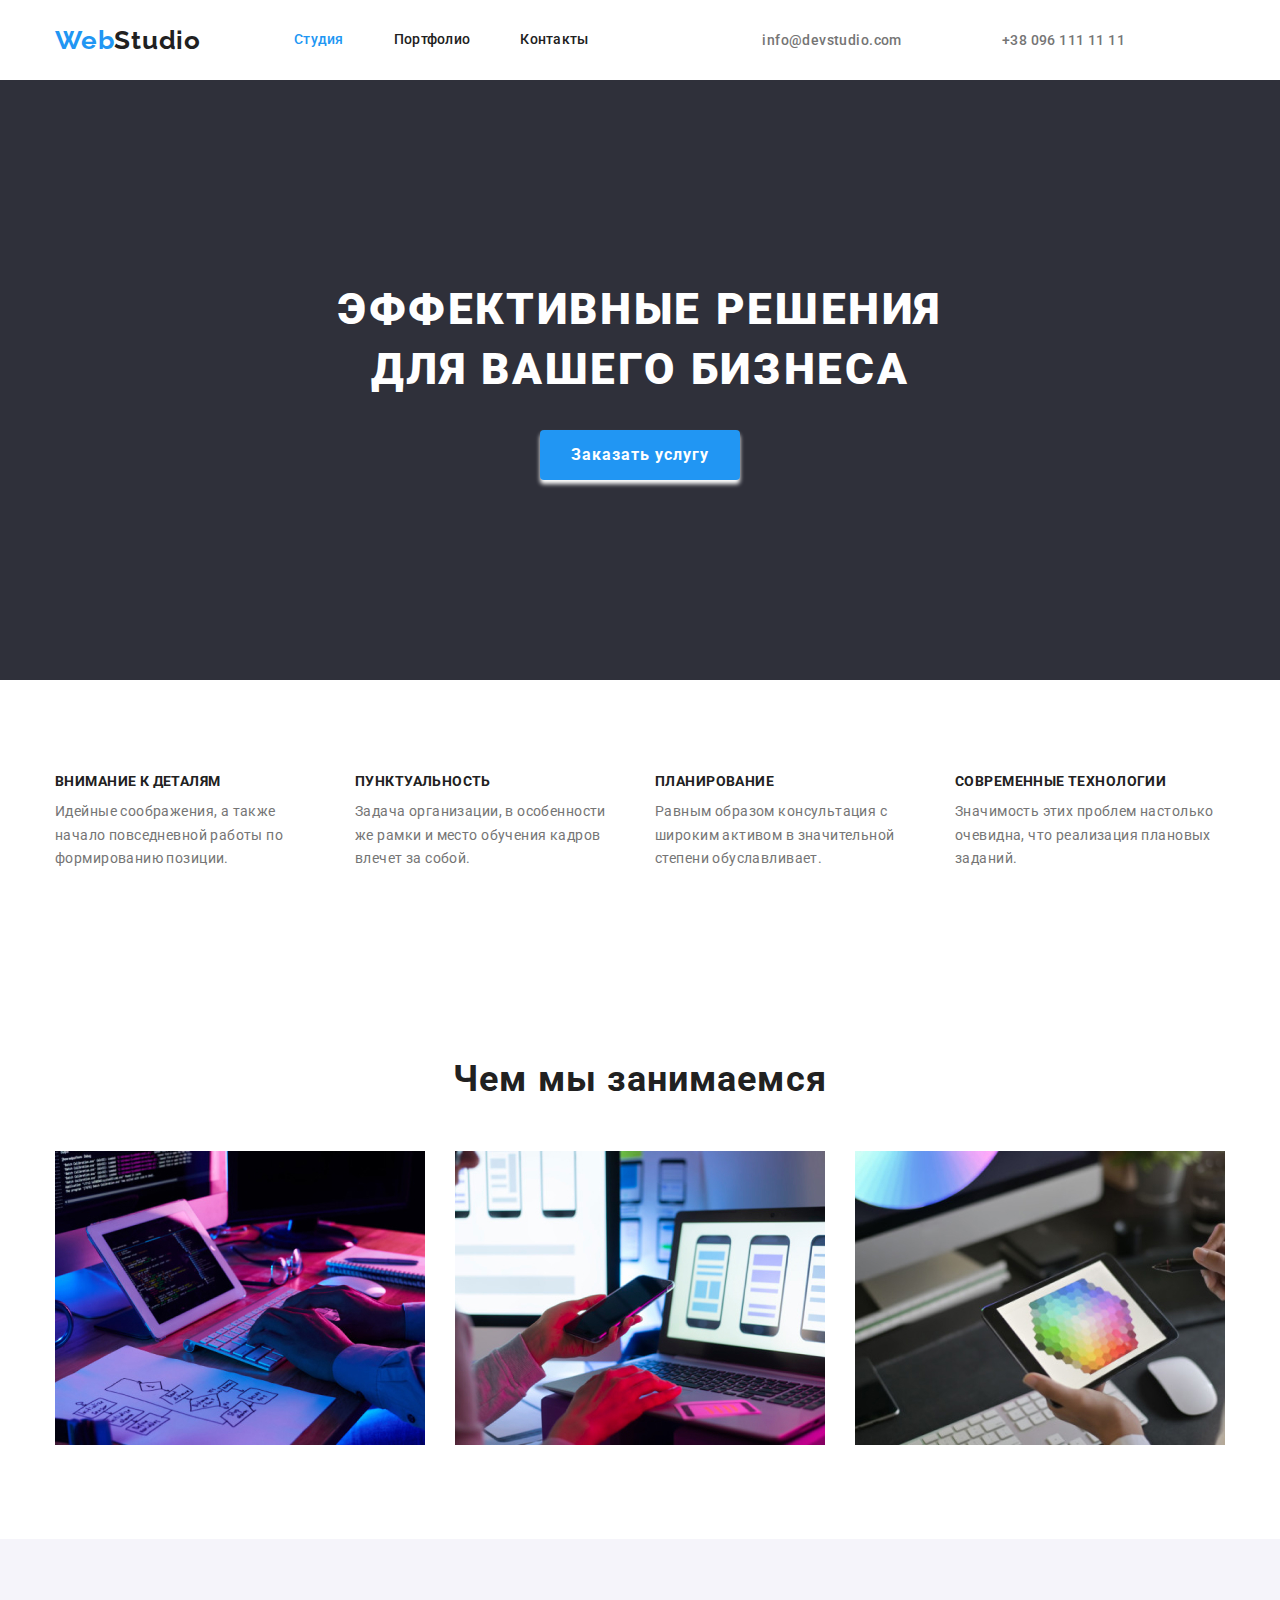
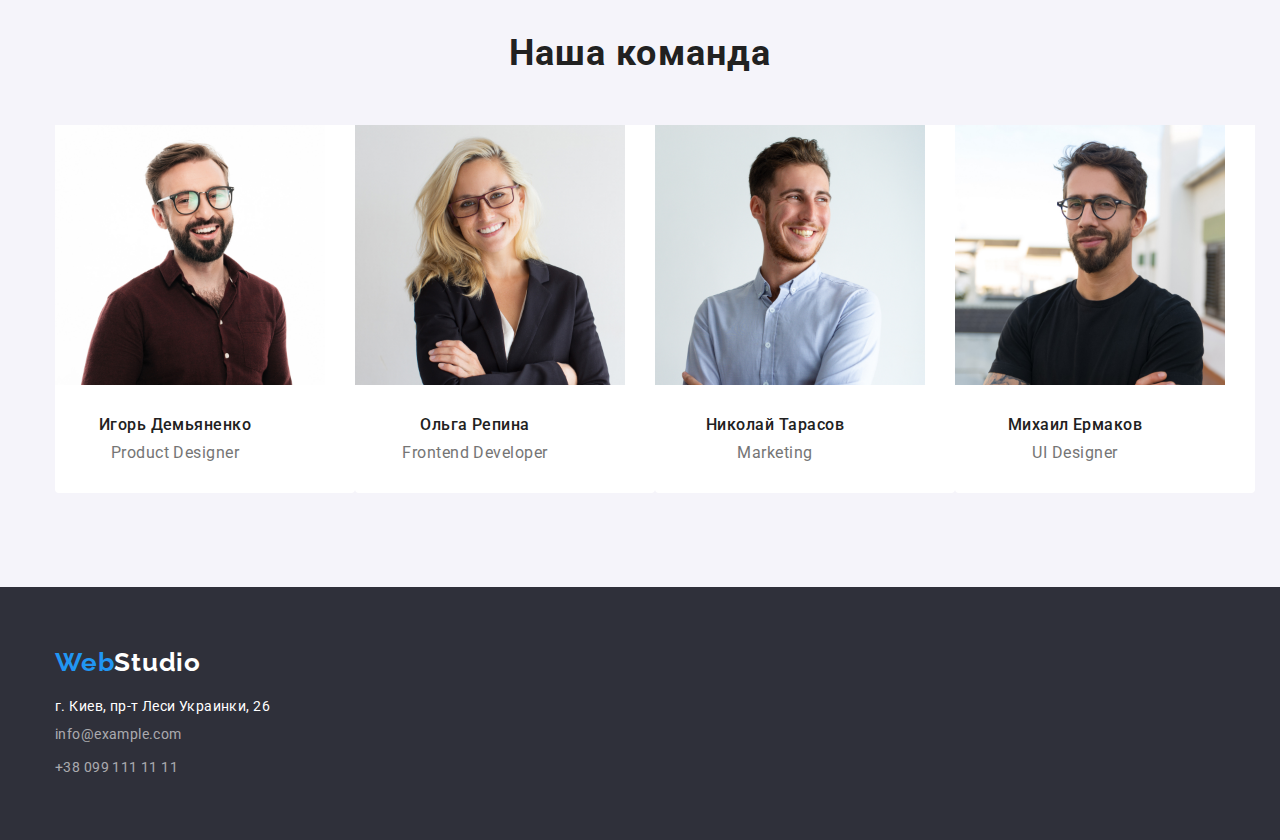
==== commit 04610f17: "changes" ====
--- a/index.html
+++ b/index.html
@@ -134,7 +134,7 @@
    <!--Footer-->
     <footer class="footer list">
      <div class="footer-container container">
-        <a class="logo footer-logo" href=""lang="en">Web<span class="logo-accent-color">Studio</span></a>
+        <a class="footer-logo" href=""lang="en">Web<span class="logo-accent-color">Studio</span></a>
         <address>
          <ul class="info">
            <li class="footer-adress-item"><a class="adress">г. Киев, пр-т Леси Украинки, 26</a></li>
--- a/css/styles.css
+++ b/css/styles.css
@@ -134,7 +134,11 @@
   margin-left: auto;
   
 }
-.contacts-item:not(last child) {
+.contacts-item {
+  display: block;
+}
+
+.contacts :not(last child) {
   margin-right: 50px;
 }
 
@@ -217,6 +221,7 @@
   display: flex;
   align-items: center;
   flex-wrap: wrap;
+  
 }
 
 .feature-list .title {
@@ -240,7 +245,6 @@
 .feature-list .item {
    display: flex;
    margin-right: 30px;
-   margin-top: ;
    flex-wrap: wrap;
    width: 270px;
 
@@ -267,7 +271,7 @@
 
 }
 
-.work-list-item:not(:last child) {
+.work-list-item :not(last child) {
   margin-right: 30px;
 }
 
@@ -302,6 +306,10 @@
   background-color: var(--title-color);
 
 }
+.team-leader :not(last child) {
+  margin-right: 30px;
+}
+
 .team-photo {
   display: block;
 }
@@ -311,8 +319,8 @@
 }
 .team-text {
   text-align: center;
-  margin-top: 30px;
-  margin-bottom: 30px;
+  padding-top: 30px;
+  padding-bottom: 30px;
 }
 .team-text:not(last )
 
@@ -322,6 +330,7 @@
   font-weight: 500;
   line-height: 19px;
   letter-spacing: 0.03em;
+  padding-bottom: 10px;
 }
 
 .profession {
@@ -361,7 +370,22 @@
 }
 .footer-logo {
   margin-bottom: 20px;
-}
+  display: flex;
+  align-items: center;
+  color: var(--accent-color);
+  font-family: Raleway;
+  font-style: normal;
+  font-weight: 700;
+  font-size: 26px;
+  line-height: 1.19;
+  letter-spacing: 0.03em;
+  text-decoration: none;
+}
+
+.footer-logo-accent {
+  color: var(--title-text-color);
+}
+
 
 .footer address {
   color: var(--title-color);
@@ -385,11 +409,13 @@
   padding: 6px 22px;
   font-family: inherit;
 }
+
 .portfolio-btns:hover,
 .portfolio-btns:focus {
   background-color: var(--accent-color);
   color: var(--title-color);
 }
+
 .portf-nav {
   display: flex;
   justify-content: center;
@@ -398,6 +424,11 @@
 
 .portf-nav-btn:not(:last-child) {
   margin-right: 8px;
+}
+
+.portfolio-section {
+  padding-top: 94px;
+  padding-bottom: 94px;
 }
 
 .portfolio-section-title {
@@ -423,20 +454,20 @@
 .flex-container {
   margin-right: 30px;
   margin-bottom: 30px;
-  
 }
 
 .flex-element {
 /* width: calc((100% - 60px) / 3); */
   width: 370px;
   padding: 20px 24px;
-  border-bottom: 1px solid #ffffff;
-  border-left: 1px solid #ffffff;
-  border-right: 1px solid #ffffff;
-}
+  border-left: 1px solid #eeeeee;
+  border-right: 1px solid #eeeeee;
+  border-bottom: 1px solid #eeeeee;
+}
+
 .flex-element:nth-child(3n) {
   margin-right: 0;
-  }
+}
 
 /* calc((100%-кол-во маржинов в строке в рх) * значение маржина) / кол-во элементов в строке */
 /* .flex-element:nth-last-child(-n + 3) {
@@ -449,6 +480,7 @@
 .link {
   text-decoration: none;
 }
+
 .portfolio-text {
   color: var(--contacts-color);
   font-size: 16px;
@@ -456,6 +488,7 @@
   letter-spacing: 0.03em;
   text-align: left;
 }
+
 .section-title {
   color: var(--title-text-color);
   font-size: 18px;
@@ -463,6 +496,7 @@
   letter-spacing: 0.06em;
   text-align: left;
 }
+
 .contacts-link:hover,
 .contacts-link:focus {
   color: var(--accent-color);
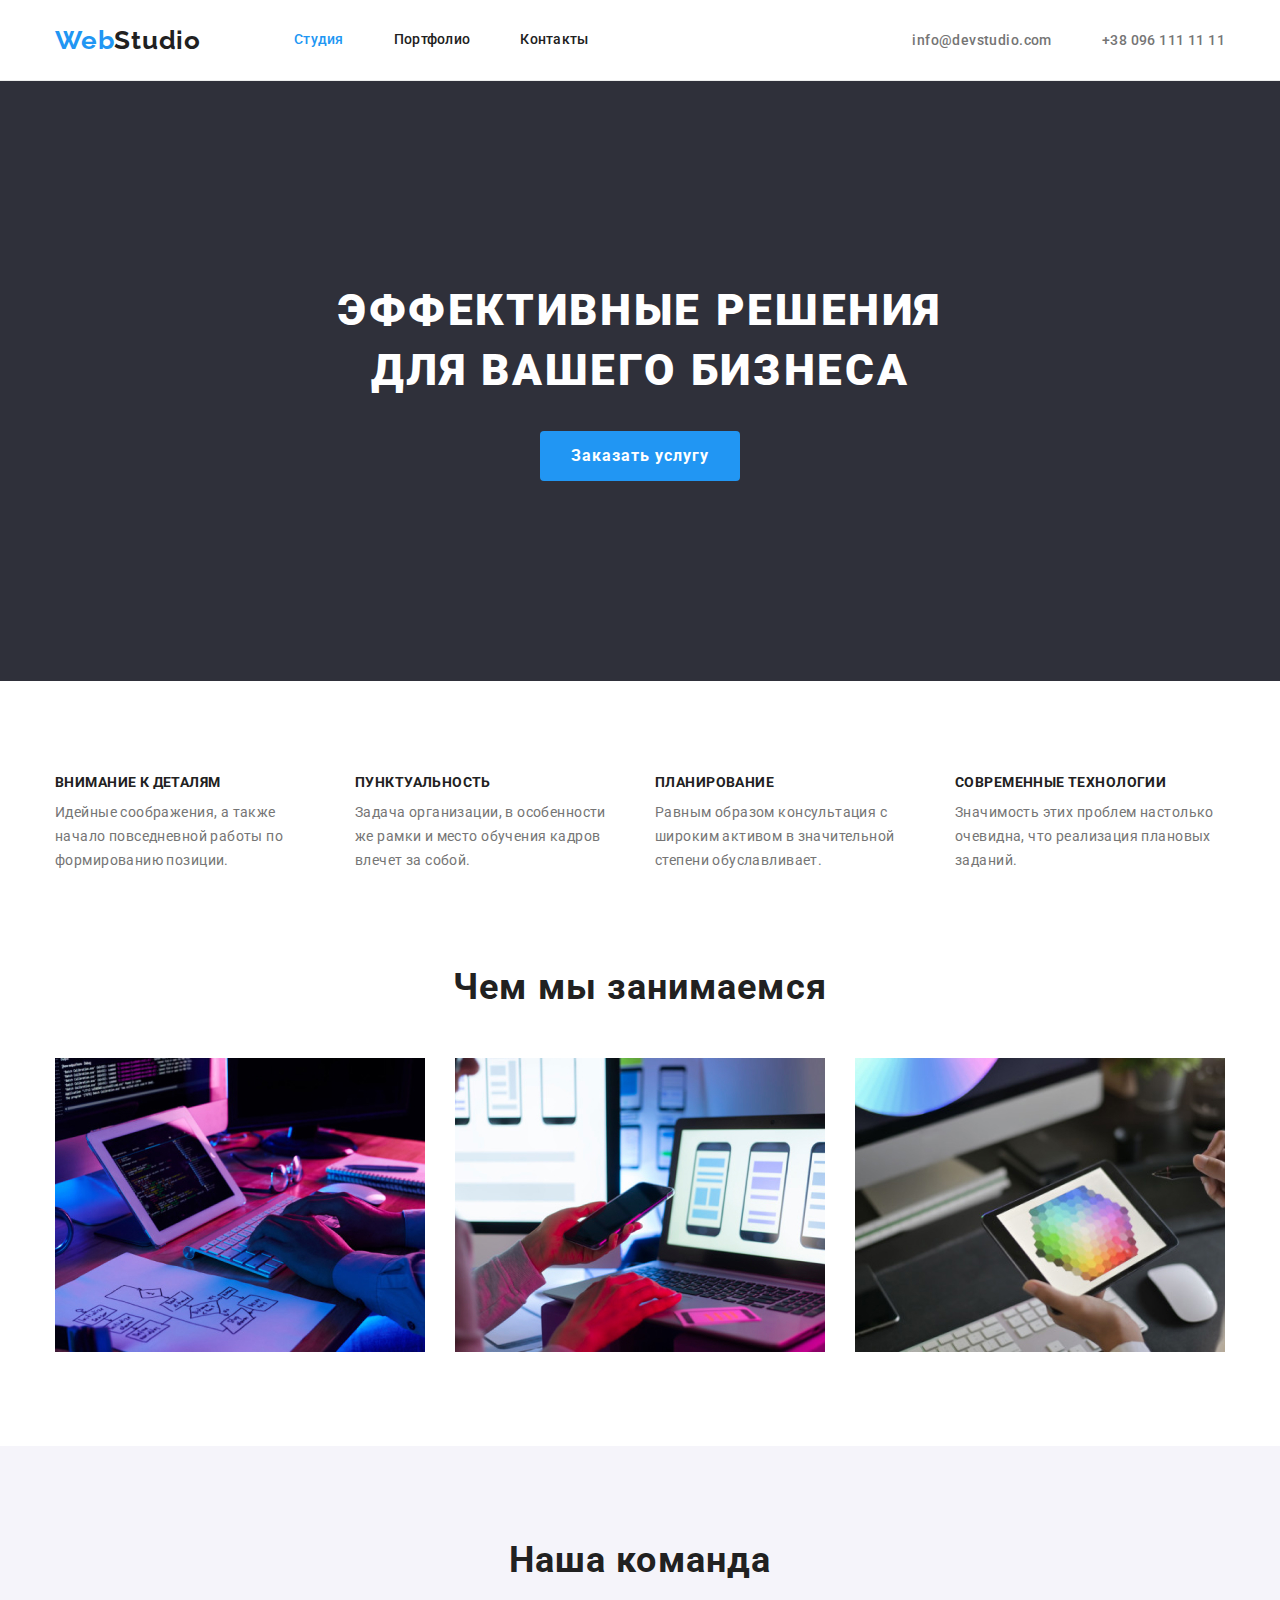
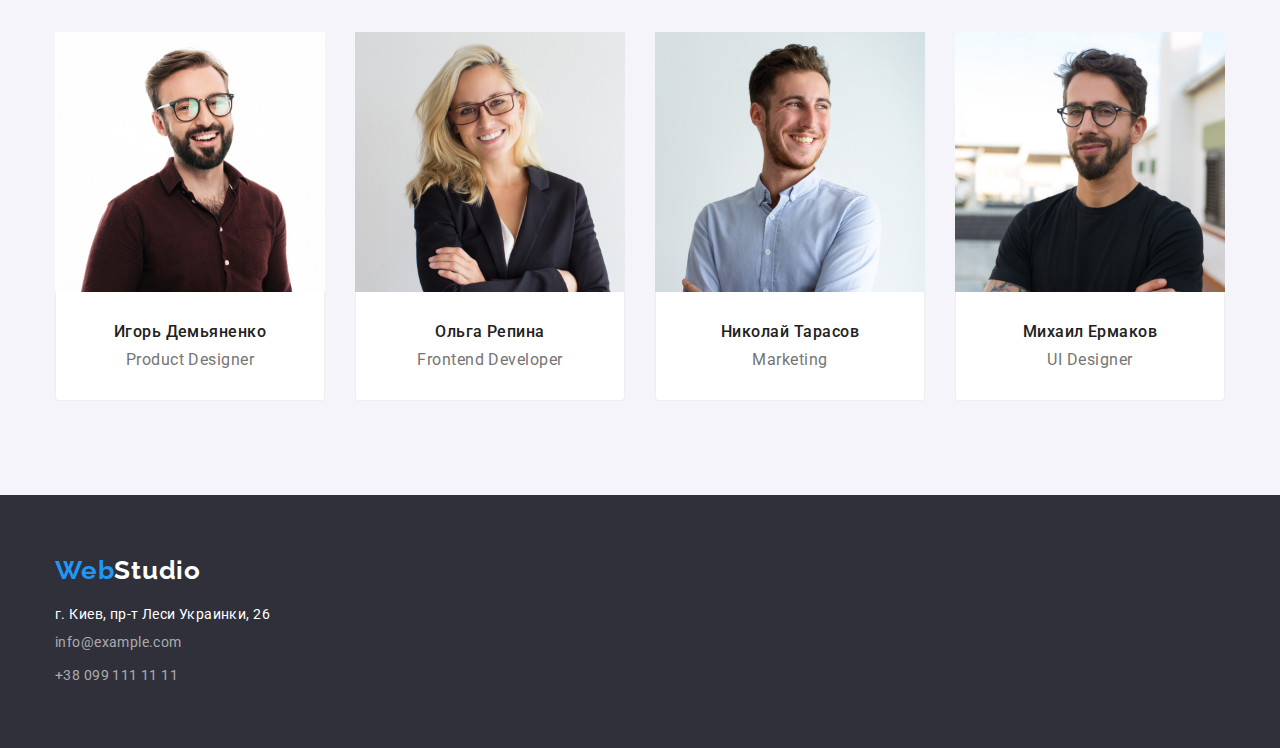
==== commit 5187a275: "renew" ====
--- a/index.html
+++ b/index.html
@@ -73,7 +73,7 @@
           
 
      <!--Kind of job section-->
-       <section class="section">
+       <section class="section work-section">
          <div class="container">
          <h2 class="section-title-lider">Чем мы занимаемся</h2>
           <ul class="work-list list">
--- a/css/styles.css
+++ b/css/styles.css
@@ -47,6 +47,7 @@
 .page-header {
   display: flex;
   color: var(--title-color);
+  border-bottom: 1px solid #ececec;
 }
 .page-header .link:hover,
 .page-header .link:focus {
@@ -138,11 +139,12 @@
   display: block;
 }
 
-.contacts :not(last child) {
+.contacts :not(:last-child) {
   margin-right: 50px;
 }
 
 .contacts .link {
+  display: block;
   padding-top: 32px;
   padding-bottom: 32px;
   color: var(--contacts-color);
@@ -189,7 +191,6 @@
   letter-spacing: 0.06em;
   text-align: center;
   border-radius: 4px;
-  box-shadow: 0px 4px 4px 0px;
   width: 200px;
   height: 50px;
   border: none;
@@ -214,7 +215,16 @@
 }
 
 .visually-hidden {
-display: none;
+position: absolute;
+white-space: nowrap;
+width: 1px;
+height: 1px;
+overflow: hidden;
+border: 0;
+padding: 0;
+clip: rect(0000);
+clip-path: inset(50%);
+margin: -1px;
 }
 
 .feature-list {
@@ -255,6 +265,10 @@
 
 /* Job section */
 
+.work-section {
+padding-top: 0;
+}
+
 .section-title {
   color: var(--title-text-color);
   font-size: 36px;
@@ -271,7 +285,7 @@
 
 }
 
-.work-list-item :not(last child) {
+.work-list-item:not(:last-child) {
   margin-right: 30px;
 }
 
@@ -303,24 +317,28 @@
 .team-leader {
   border-bottom-left-radius: 4px;
   border-bottom-right-radius: 4px;
+  background-color: var(--team-color);
+ }
+.team-leader:not(:last-child) {
+  margin-right: 30px;
+}
+
+.team-photo {
+  display: block;
+}
+
+.image {
+  display: block;
+}
+.team-text {
+  text-align: center;
   background-color: var(--title-color);
-
-}
-.team-leader :not(last child) {
-  margin-right: 30px;
-}
-
-.team-photo {
-  display: block;
-}
-
-.image {
-  display: block;
-}
-.team-text {
-  text-align: center;
   padding-top: 30px;
   padding-bottom: 30px;
+  border-right: 1px solid #eeeeee;
+  border-left: 1px solid #eeeeee;
+  border-bottom: 1px solid #eeeeee;
+  border-radius: 0px 0px 4px 4px;
 }
 .team-text:not(last )
 
@@ -330,7 +348,7 @@
   font-weight: 500;
   line-height: 19px;
   letter-spacing: 0.03em;
-  padding-bottom: 10px;
+  margin-bottom: 10px;
 }
 
 .profession {
@@ -495,6 +513,7 @@
   line-height: 2;
   letter-spacing: 0.06em;
   text-align: left;
+  margin-bottom: 4px;
 }
 
 .contacts-link:hover,
